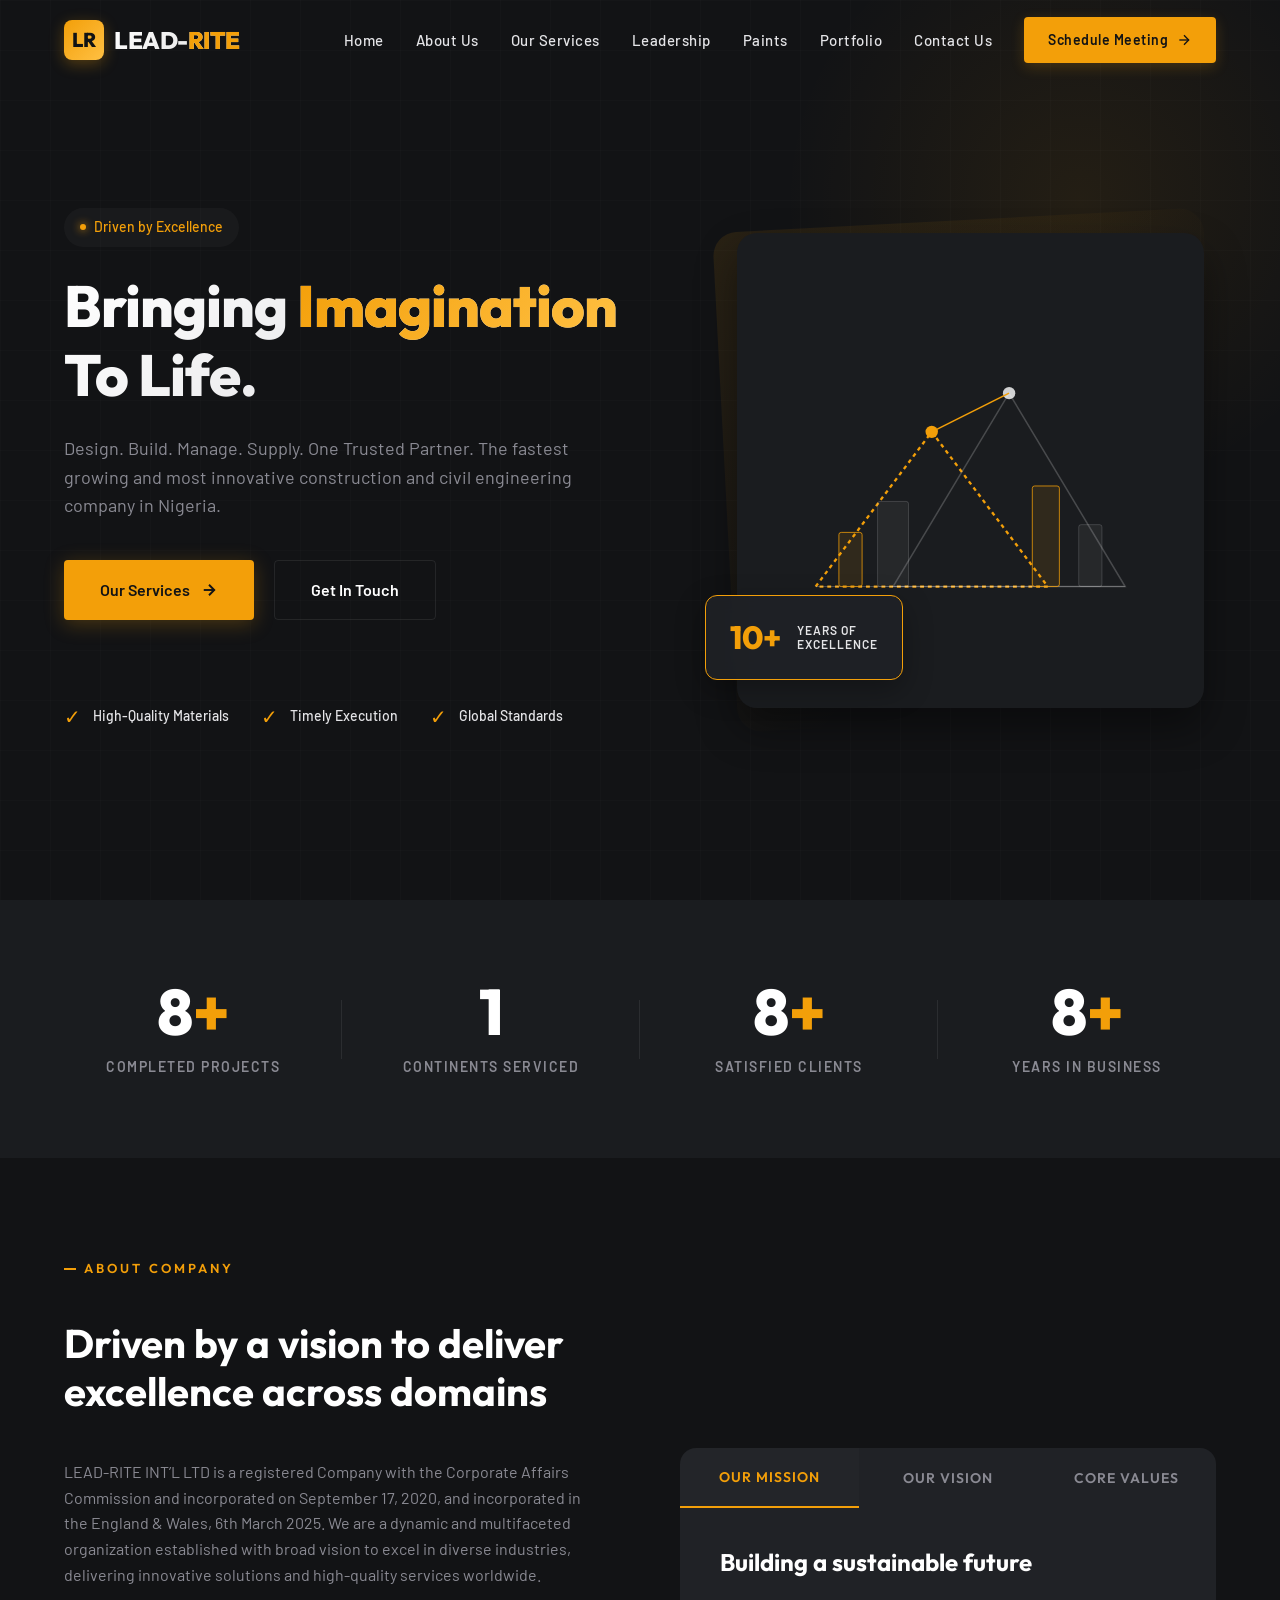
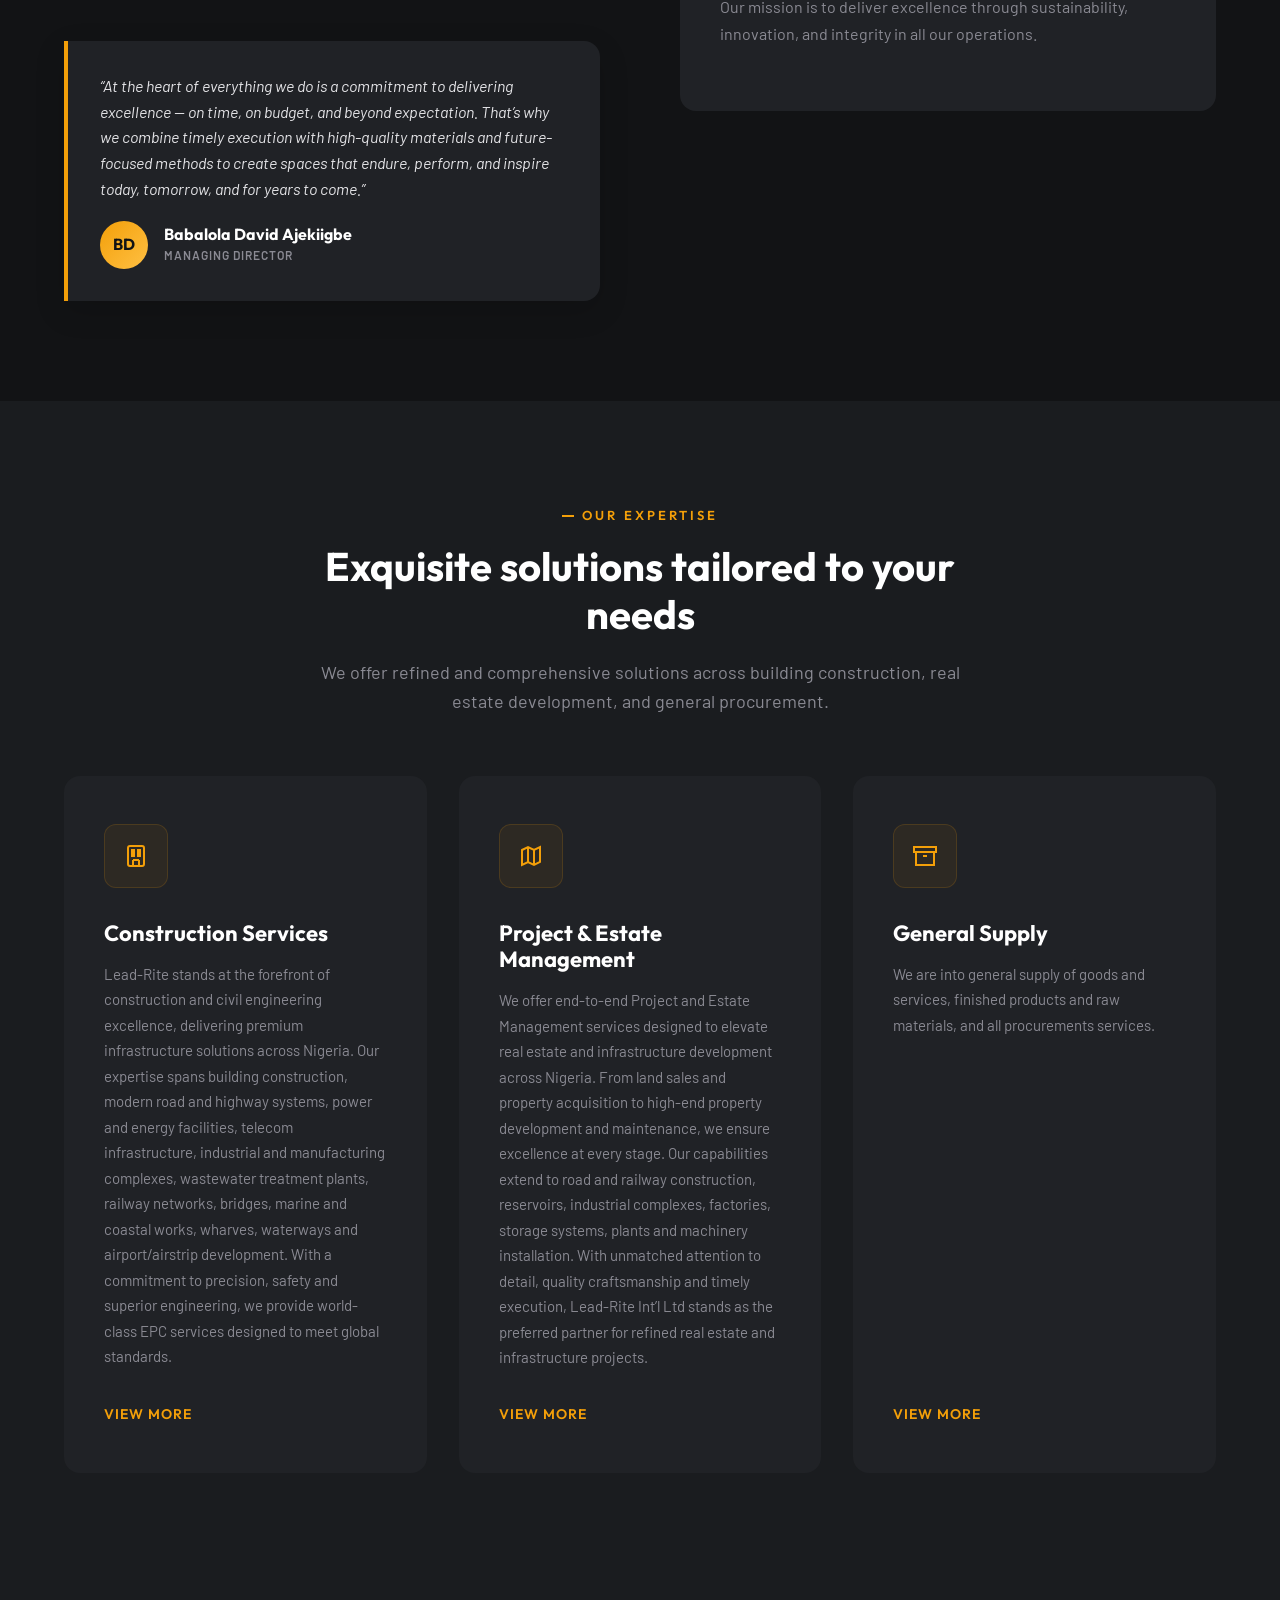
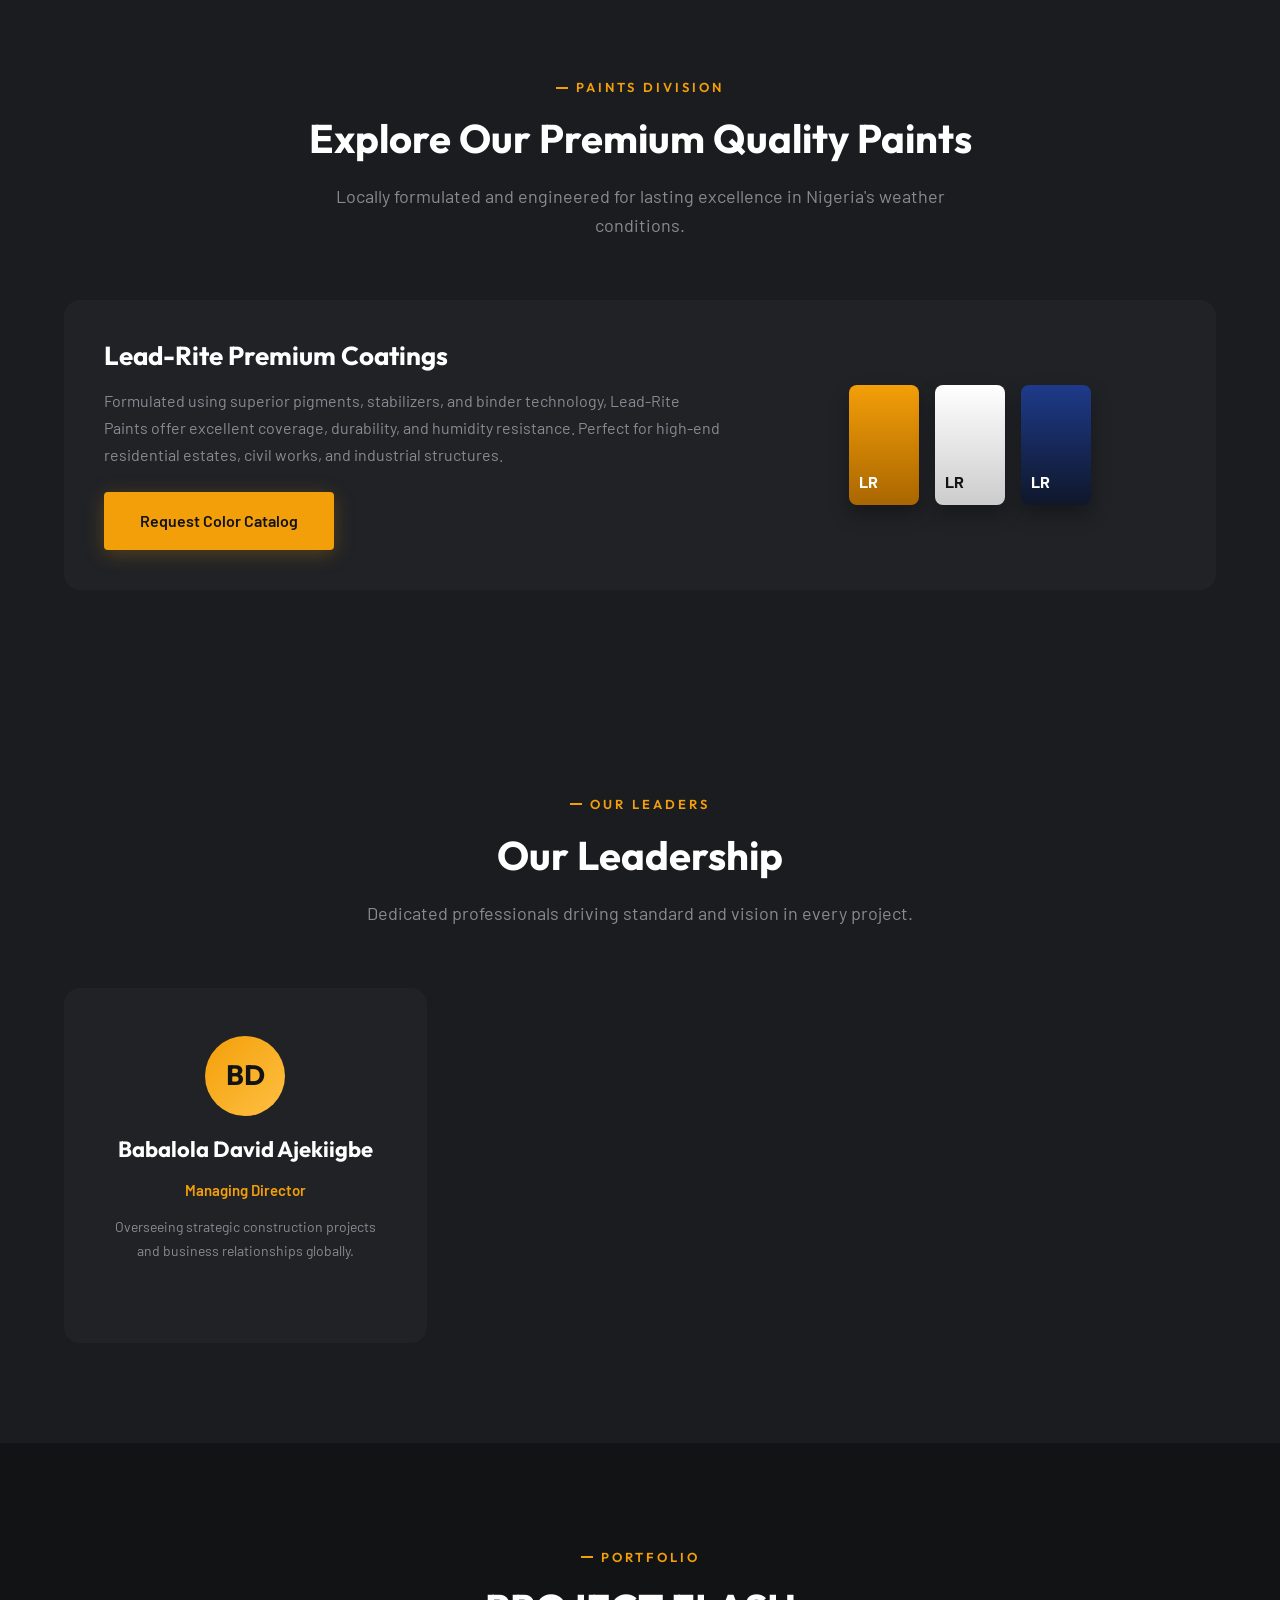
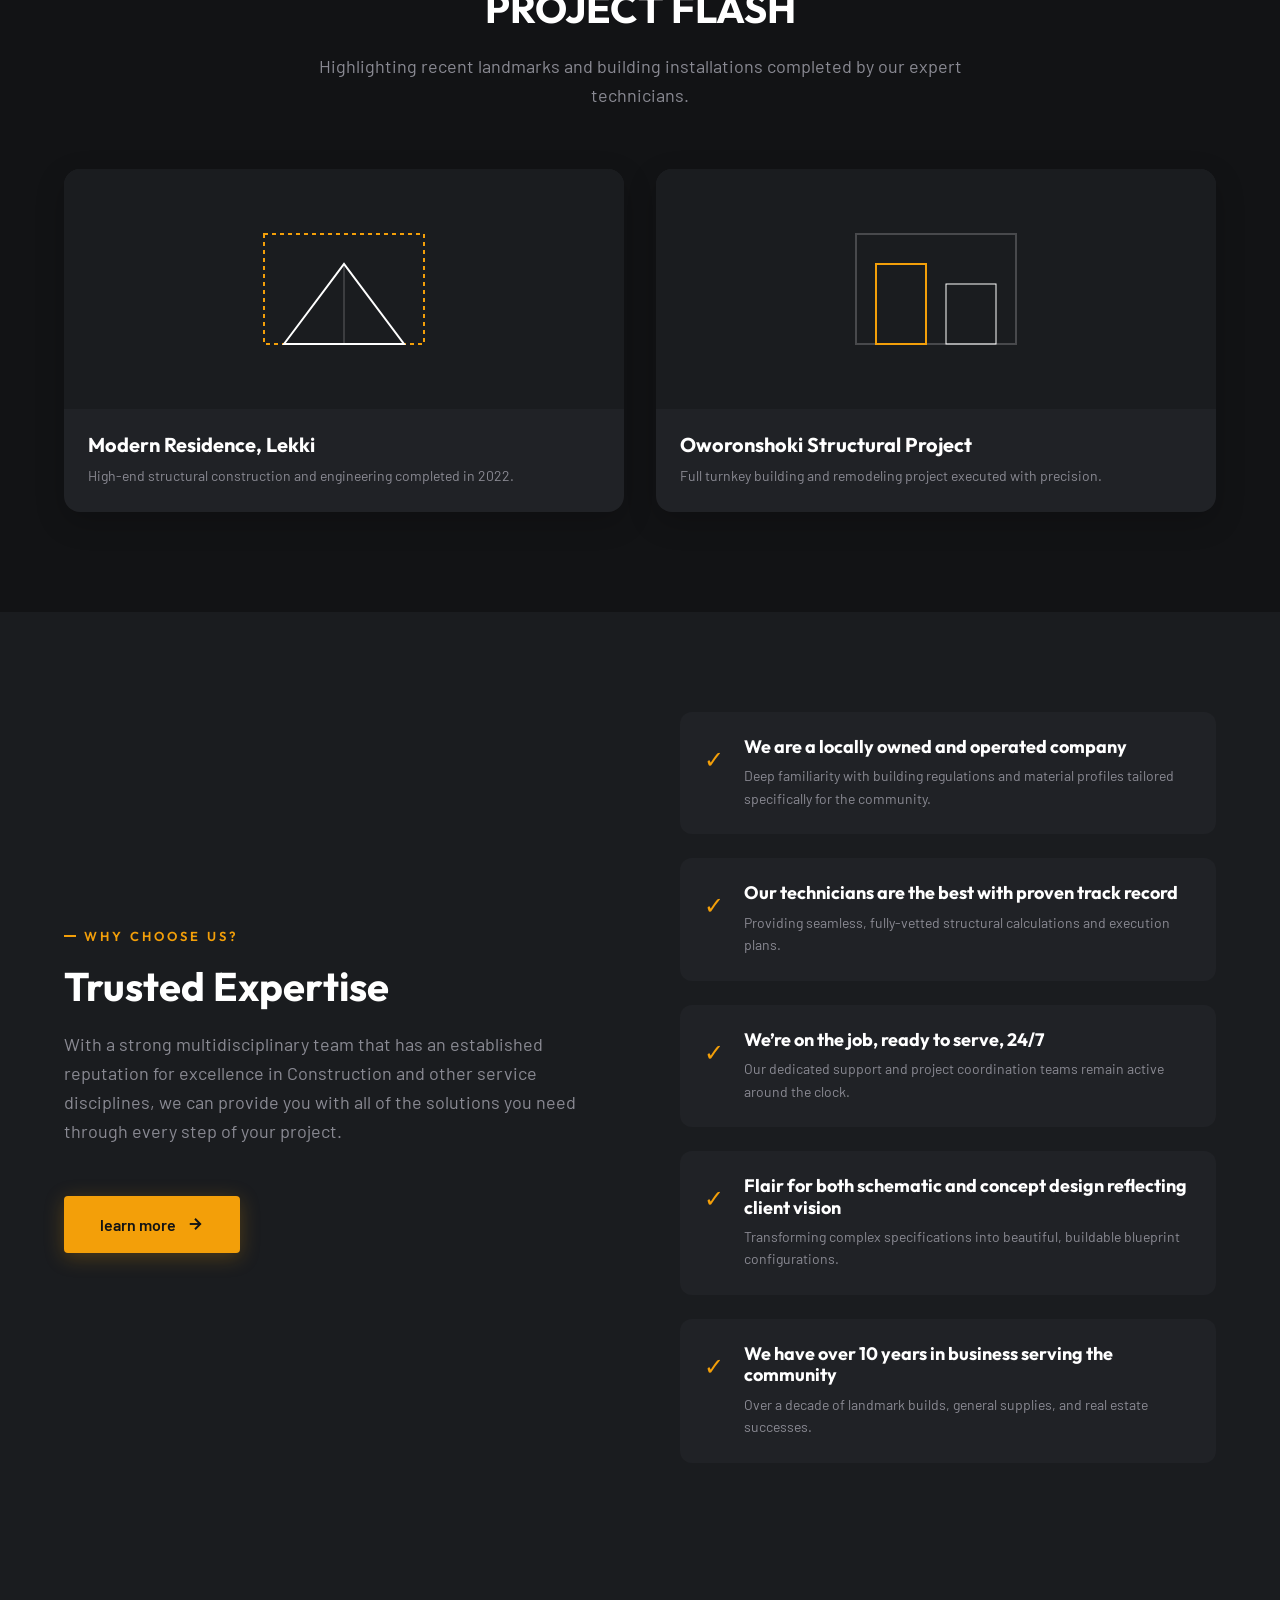
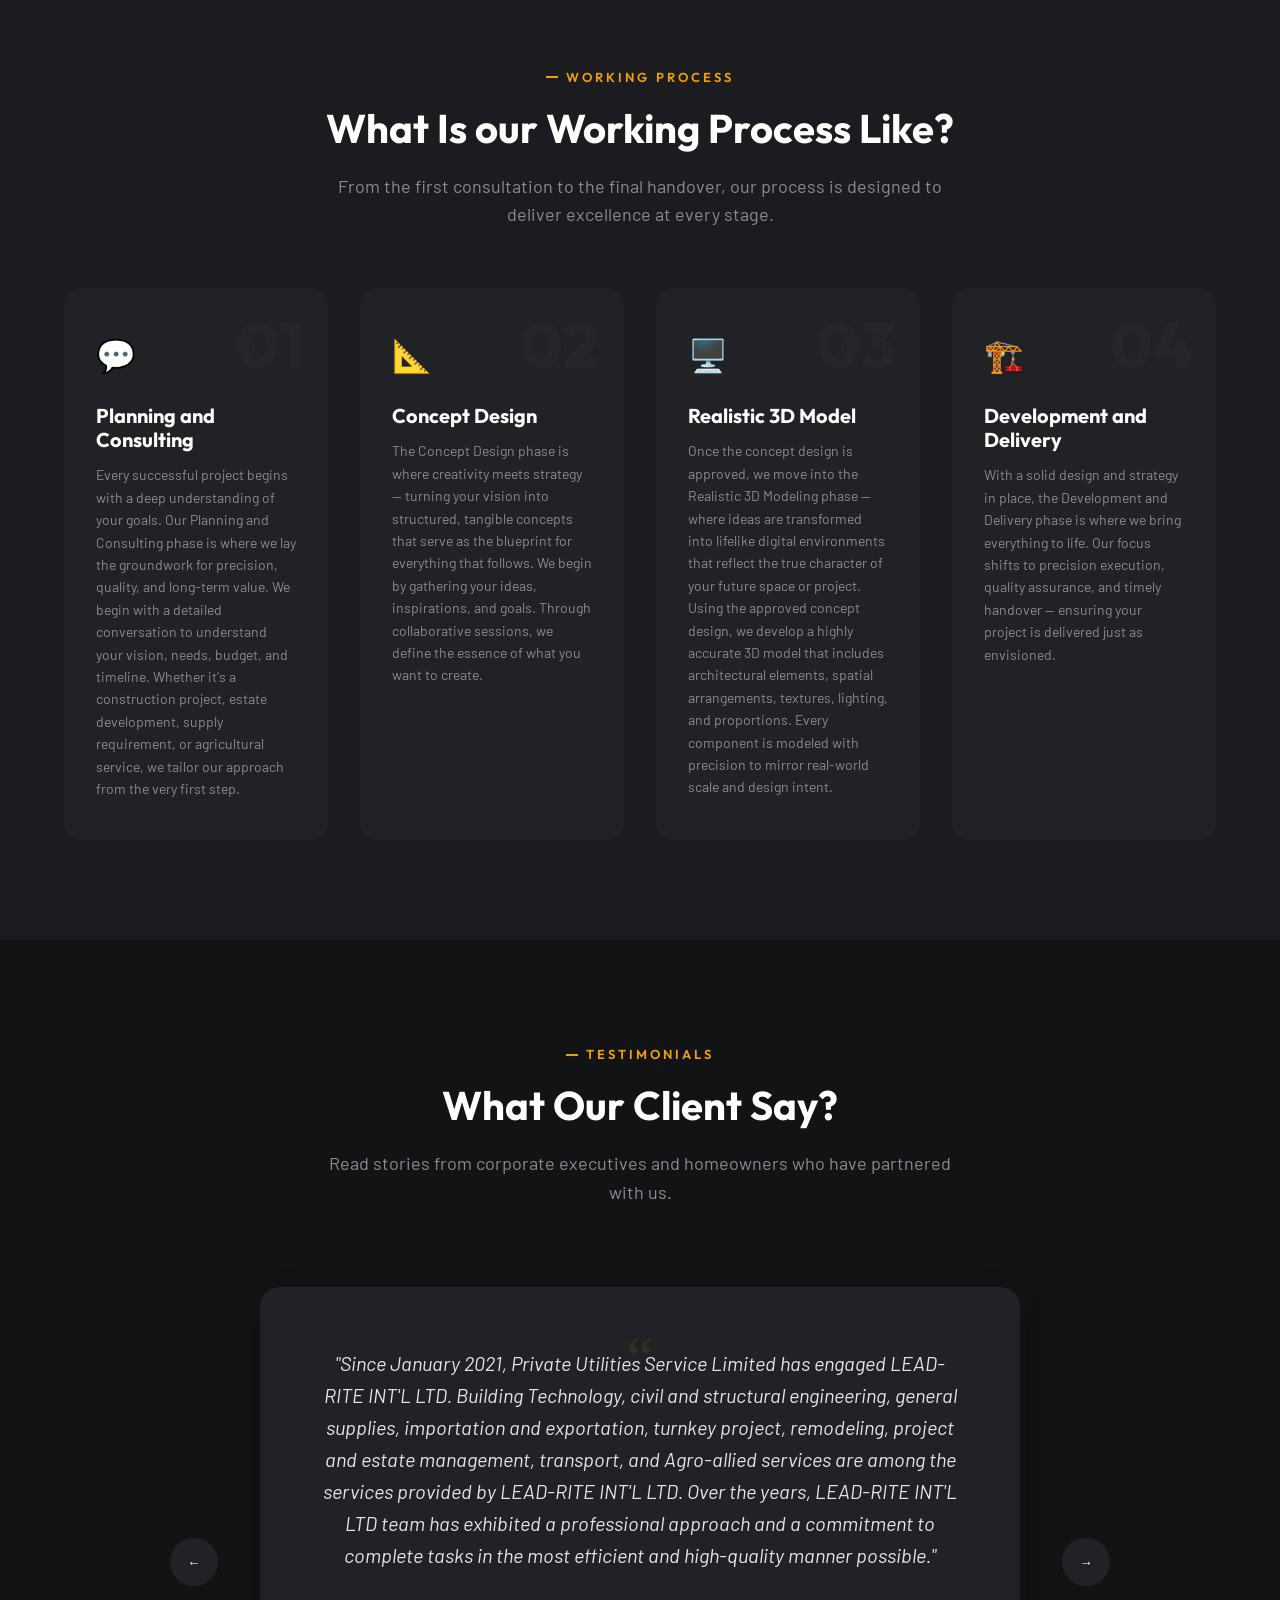
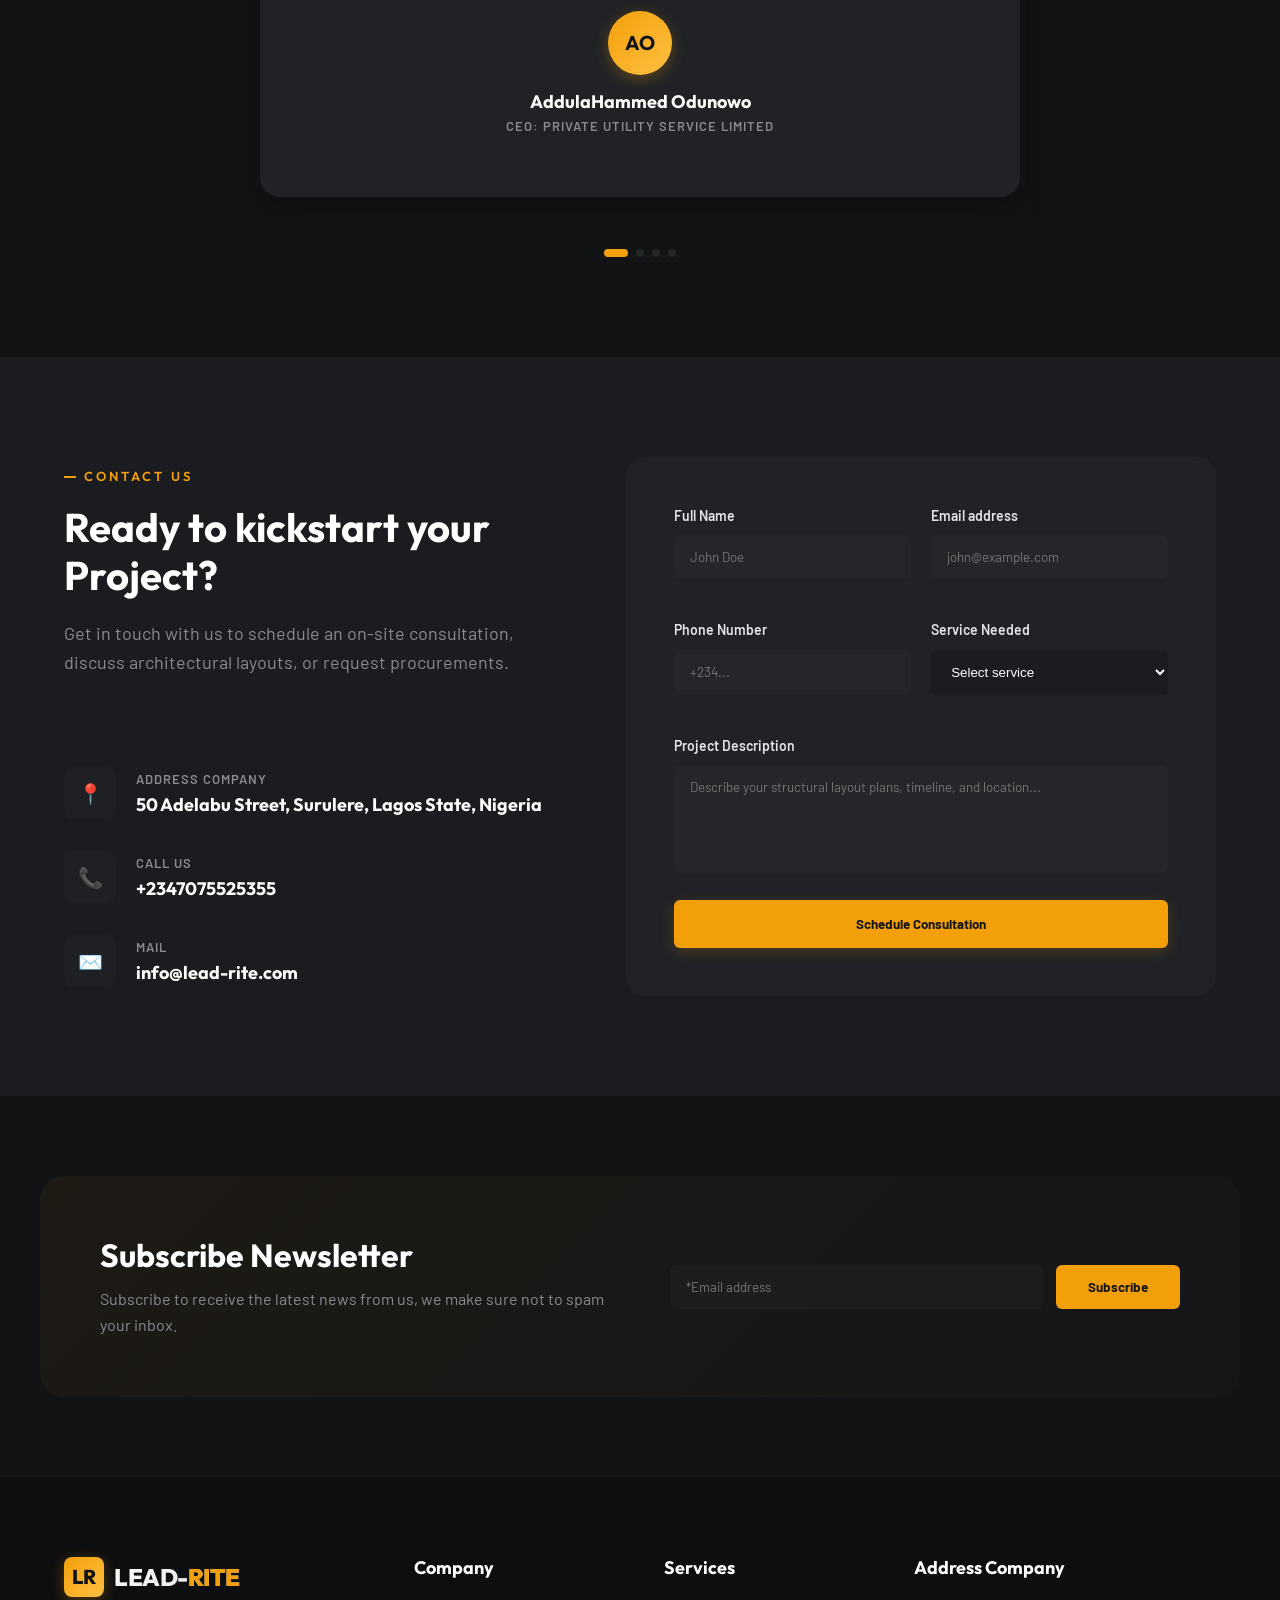
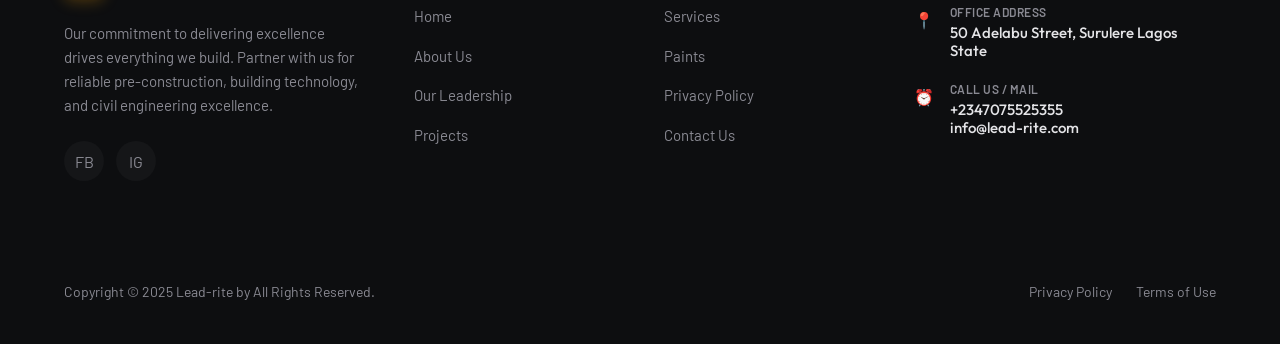
==== lead-rite/index.html @ 9192f352 "feat: implement base styles and directory structures for multiple roofing business projects" ====
<!DOCTYPE html>
<html lang="en">
<head>
    <meta charset="UTF-8">
    <meta name="viewport" content="width=device-width, initial-scale=1.0">
    <title>Lead-Rite Constructions – Premier Engineering & Construction Solutions</title>
    <meta name="description" content="OUR EXPERTISE: Concept Design & Development, Building Construction & Procurement, Civil Engineering, Estate Development, Facility Management.">
    
    <!-- Open Graph / Meta -->
    <meta property="og:type" content="website">
    <meta property="og:title" content="Lead-Rite Constructions – Premier Engineering & Construction Solutions">
    <meta property="og:description" content="OUR EXPERTISE: Concept Design & Development, Building Construction & Procurement, Civil Engineering, Estate Development, Facility Management.">
    <meta property="og:url" content="https://lead-rite.com/">
    
    <!-- CSS stylesheet -->
    <link rel="stylesheet" href="style.css">
</head>
<body>
    <!-- Background Grids & Orbs -->
    <div class="bg-glow"></div>
    <div class="bg-grid"></div>

    <!-- Header Navigation -->
    <header id="header">
        <div class="container nav-container">
            <a href="#" class="logo">
                <div class="logo-icon">LR</div>
                <div class="logo-text">LEAD-<span>RITE</span></div>
            </a>
            
            <nav class="nav-menu" id="nav-menu">
                <a href="#hero" class="nav-link">Home</a>
                <a href="#about" class="nav-link">About Us</a>
                <a href="#services" class="nav-link">Our Services</a>
                <a href="#leadership" class="nav-link">Leadership</a>
                <a href="#paints" class="nav-link">Paints</a>
                <a href="#portfolio" class="nav-link">Portfolio</a>
                <a href="#contact" class="nav-link">Contact Us</a>
                <a href="#contact" class="nav-btn">
                    Schedule Meeting
                    <svg width="16" height="16" viewBox="0 0 24 24" fill="none" stroke="currentColor" stroke-width="2"><line x1="5" y1="12" x2="19" y2="12"></line><polyline points="12 5 19 12 12 19"></polyline></svg>
                </a>
            </nav>

            <button class="burger" id="burger" aria-label="Toggle menu">
                <span></span>
                <span></span>
                <span></span>
            </button>
        </div>
    </header>

    <!-- Hero Section -->
    <section class="hero" id="hero">
        <div class="container hero-grid">
            <div class="hero-content">
                <div class="hero-subtitle">
                    <span></span> Driven by Excellence
                </div>
                <h1 class="hero-title">
                    Bringing <span>Imagination</span> To Life.
                </h1>
                <p class="hero-description">
                    Design. Build. Manage. Supply. One Trusted Partner. The fastest growing and most innovative construction and civil engineering company in Nigeria.
                </p>
                <div class="hero-ctas">
                    <a href="#services" class="btn-primary">
                        Our Services
                        <svg width="18" height="18" viewBox="0 0 24 24" fill="none" stroke="currentColor" stroke-width="2.5"><line x1="5" y1="12" x2="19" y2="12"></line><polyline points="12 5 19 12 12 19"></polyline></svg>
                    </a>
                    <a href="#contact" class="btn-secondary">Get In Touch</a>
                </div>
                <div class="hero-features">
                    <div class="hero-feature">
                        <span class="hero-feature-icon">✓</span>
                        <span class="hero-feature-text">High-Quality Materials</span>
                    </div>
                    <div class="hero-feature">
                        <span class="hero-feature-icon">✓</span>
                        <span class="hero-feature-text">Timely Execution</span>
                    </div>
                    <div class="hero-feature">
                        <span class="hero-feature-icon">✓</span>
                        <span class="hero-feature-text">Global Standards</span>
                    </div>
                </div>
            </div>
            
            <div class="hero-visual">
                <div class="visual-backdrop"></div>
                <div class="visual-image-container">
                    <!-- Abstract structure SVG design -->
                    <svg class="visual-svg-art" viewBox="0 0 500 400" fill="none" xmlns="http://www.w3.org/2000/svg">
                        <path d="M50 350 L200 150 L350 350 Z" stroke="#F39F09" stroke-width="3" stroke-dasharray="5 5"/>
                        <path d="M150 350 L300 100 L450 350 Z" stroke="#ffffff" stroke-width="2" stroke-opacity="0.2"/>
                        <circle cx="200" cy="150" r="8" fill="#F39F09" />
                        <circle cx="300" cy="100" r="8" fill="#ffffff" fill-opacity="0.8" />
                        <line x1="200" y1="150" x2="300" y2="100" stroke="#F39F09" stroke-width="2"/>
                        <line x1="50" y1="350" x2="450" y2="350" stroke="#ffffff" stroke-width="1" stroke-opacity="0.3"/>
                        <rect x="80" y="280" width="30" height="70" rx="3" fill="#F39F09" fill-opacity="0.1" stroke="#F39F09" stroke-width="1"/>
                        <rect x="130" y="240" width="40" height="110" rx="3" fill="#ffffff" fill-opacity="0.05" stroke="#ffffff" stroke-width="1" stroke-opacity="0.2"/>
                        <rect x="330" y="220" width="35" height="130" rx="3" fill="#F39F09" fill-opacity="0.1" stroke="#F39F09" stroke-width="1"/>
                        <rect x="390" y="270" width="30" height="80" rx="3" fill="#ffffff" fill-opacity="0.05" stroke="#ffffff" stroke-width="1" stroke-opacity="0.2"/>
                    </svg>
                </div>
                <div class="floating-badge">
                    <div class="floating-badge-number">10+</div>
                    <div class="floating-badge-text">Years Of<br>Excellence</div>
                </div>
            </div>
        </div>
    </section>

    <!-- Stats Dashboard Section -->
    <section class="stats">
        <div class="container stats-grid">
            <div class="stat-card">
                <div class="stat-number" data-target="10">0<span>+</span></div>
                <div class="stat-label">Completed Projects</div>
            </div>
            <div class="stat-card">
                <div class="stat-number" data-target="2">0</div>
                <div class="stat-label">Continents Serviced</div>
            </div>
            <div class="stat-card">
                <div class="stat-number" data-target="10">0<span>+</span></div>
                <div class="stat-label">Satisfied Clients</div>
            </div>
            <div class="stat-card">
                <div class="stat-number" data-target="10">0<span>+</span></div>
                <div class="stat-label">Years in Business</div>
            </div>
        </div>
    </section>

    <!-- About Us & Tabs Section -->
    <section class="about" id="about">
        <div class="container about-grid">
            <div class="about-visual reveal">
                <span class="section-tag">About Company</span>
                <h2 class="section-title">
                    Driven by a vision to deliver excellence across domains
                </h2>
                <p style="color: var(--text-muted); margin-bottom: 30px;">
                    LEAD-RITE INT’L LTD is a registered Company with the Corporate Affairs Commission and incorporated on September 17, 2020, and incorporated in the England & Wales, 6th March 2025. We are a dynamic and multifaceted organization established with broad vision to excel in diverse industries, delivering innovative solutions and high-quality services worldwide.
                </p>
                
                <div class="about-quote">
                    <p class="quote-text">
                        “At the heart of everything we do is a commitment to delivering excellence — on time, on budget, and beyond expectation. That’s why we combine timely execution with high-quality materials and future-focused methods to create spaces that endure, perform, and inspire today, tomorrow, and for years to come.”
                    </p>
                    <div class="about-quote-author">
                        <div class="quote-author">
                            <div class="author-avatar">BD</div>
                            <div class="author-info">
                                <h4>Babalola David Ajekiigbe</h4>
                                <p>Managing Director</p>
                            </div>
                        </div>
                    </div>
                </div>
            </div>
            
            <div class="about-content reveal">
                <div class="tabs-container">
                    <div class="tabs-nav">
                        <button class="tab-btn active" data-tab="mission">Our Mission</button>
                        <button class="tab-btn" data-tab="vision">Our Vision</button>
                        <button class="tab-btn" data-tab="values">Core Values</button>
                    </div>
                    <div class="tabs-content">
                        <!-- Mission Tab -->
                        <div class="tab-pane active" id="mission">
                            <h3>Building a sustainable future</h3>
                            <p>Our mission is to deliver excellence through sustainability, innovation, and integrity in all our operations.</p>
                        </div>
                        <!-- Vision Tab -->
                        <div class="tab-pane" id="vision">
                            <h3>Guided by our responsibility to society</h3>
                            <p>Vision is to become a household name recognized for delivering meaningful impact through excellence in our work.</p>
                        </div>
                        <!-- Values Tab -->
                        <div class="tab-pane" id="values">
                            <h3>The pillars of our culture</h3>
                            <p>We hold ourselves to absolute standards of quality and transparency. These core principles drive our day-to-day decisions:</p>
                            <div class="values-list">
                                <div class="value-item">
                                    <div class="value-icon">✓</div>
                                    <div class="value-text">Durability</div>
                                </div>
                                <div class="value-item">
                                    <div class="value-icon">✓</div>
                                    <div class="value-text">Integrity</div>
                                </div>
                                <div class="value-item">
                                    <div class="value-icon">✓</div>
                                    <div class="value-text">Maintainability</div>
                                </div>
                                <div class="value-item">
                                    <div class="value-icon">✓</div>
                                    <div class="value-text">Sustainability</div>
                                </div>
                                <div class="value-item">
                                    <div class="value-icon">✓</div>
                                    <div class="value-text">Quality</div>
                                </div>
                            </div>
                        </div>
                    </div>
                </div>
            </div>
        </div>
    </section>

    <!-- Services Grid Section -->
    <section class="services" id="services">
        <div class="container">
            <div style="text-align: center; margin-bottom: 60px;">
                <span class="section-tag" style="padding-left: 20px; display: inline-block;">Our Expertise</span>
                <h2 class="section-title" style="margin: 0 auto 20px auto;">Exquisite solutions tailored to your needs</h2>
                <p class="section-desc" style="margin: 0 auto;">We offer refined and comprehensive solutions across building construction, real estate development, and general procurement.</p>
            </div>
            
            <div class="services-grid">
                <!-- Construction Services -->
                <div class="service-card reveal">
                    <div class="service-icon-box">
                        <svg width="24" height="24" viewBox="0 0 24 24" fill="none" stroke="currentColor" stroke-width="2"><rect x="4" y="2" width="16" height="20" rx="2" ry="2"></rect><line x1="9" y1="22" x2="9" y2="16"></line><line x1="15" y1="22" x2="15" y2="16"></line><line x1="9" y1="16" x2="15" y2="16"></line><path d="M8 6h2v2H8V6zm6 0h2v2h-2V6zm-6 4h2v2H8v-2zm6 0h2v2h-2v-2z"></path></svg>
                    </div>
                    <h3>Construction Services</h3>
                    <p>Lead-Rite stands at the forefront of construction and civil engineering excellence, delivering premium infrastructure solutions across Nigeria. Our expertise spans building construction, modern road and highway systems, power and energy facilities, telecom infrastructure, industrial and manufacturing complexes, wastewater treatment plants, railway networks, bridges, marine and coastal works, wharves, waterways and airport/airstrip development. With a commitment to precision, safety and superior engineering, we provide world-class EPC services designed to meet global standards.</p>
                    <a href="#contact" class="service-link">View More</a>
                </div>
                
                <!-- Project & Estate Management -->
                <div class="service-card reveal" style="transition-delay: 0.1s;">
                    <div class="service-icon-box">
                        <svg width="24" height="24" viewBox="0 0 24 24" fill="none" stroke="currentColor" stroke-width="2"><polygon points="3 6 9 3 15 6 21 3 21 18 15 21 9 18 3 21"></polygon><line x1="9" y1="3" x2="9" y2="18"></line><line x1="15" y1="6" x2="15" y2="21"></line></svg>
                    </div>
                    <h3>Project & Estate Management</h3>
                    <p>We offer end-to-end Project and Estate Management services designed to elevate real estate and infrastructure development across Nigeria. From land sales and property acquisition to high-end property development and maintenance, we ensure excellence at every stage. Our capabilities extend to road and railway construction, reservoirs, industrial complexes, factories, storage systems, plants and machinery installation. With unmatched attention to detail, quality craftsmanship and timely execution, Lead-Rite Int’l Ltd stands as the preferred partner for refined real estate and infrastructure projects.</p>
                    <a href="#contact" class="service-link">View More</a>
                </div>
                
                <!-- General Supply -->
                <div class="service-card reveal" style="transition-delay: 0.2s;">
                    <div class="service-icon-box">
                        <svg width="24" height="24" viewBox="0 0 24 24" fill="none" stroke="currentColor" stroke-width="2"><polyline points="21 8 21 21 3 21 3 8"></polyline><rect x="1" y="3" width="22" height="5"></rect><line x1="10" y1="12" x2="14" y2="12"></line></svg>
                    </div>
                    <h3>General Supply</h3>
                    <p>We are into general supply of goods and services, finished products and raw materials, and all procurements services.</p>
                    <a href="#contact" class="service-link">View More</a>
                </div>
            </div>
        </div>
    </section>

    <!-- Premium Paints Showcase Section -->
    <section class="services" id="paints" style="border-top: var(--border-color);">
        <div class="container">
            <div style="text-align: center; margin-bottom: 60px;">
                <span class="section-tag">Paints Division</span>
                <h2 class="section-title" style="margin: 0 auto 20px auto;">Explore Our Premium Quality Paints</h2>
                <p class="section-desc" style="margin: 0 auto;">Locally formulated and engineered for lasting excellence in Nigeria's weather conditions.</p>
            </div>
            
            <div style="background-color: var(--bg-dark-card); border: var(--border-color); border-radius: 16px; padding: 40px; display: grid; grid-template-columns: 1.2fr 0.8fr; gap: 40px; align-items: center;">
                <div>
                    <h3 style="font-size: 26px; margin-bottom: 16px;">Lead-Rite Premium Coatings</h3>
                    <p style="color: var(--text-muted); margin-bottom: 24px; font-size: 16px; line-height: 1.7;">
                        Formulated using superior pigments, stabilizers, and binder technology, Lead-Rite Paints offer excellent coverage, durability, and humidity resistance. Perfect for high-end residential estates, civil works, and industrial structures.
                    </p>
                    <a href="#contact" class="btn-primary">Request Color Catalog</a>
                </div>
                <div style="display: flex; gap: 16px; justify-content: center;">
                    <!-- Visual representation of premium paint buckets/color swatches -->
                    <div style="width: 70px; height: 120px; background: linear-gradient(to bottom, #F39F09, #AA6600); border-radius: 8px; box-shadow: 0 10px 20px rgba(0,0,0,0.3); display: flex; align-items: flex-end; padding: 10px; font-weight: bold; color: #fff;">LR</div>
                    <div style="width: 70px; height: 120px; background: linear-gradient(to bottom, #FFFFFF, #CCCCCC); border-radius: 8px; box-shadow: 0 10px 20px rgba(0,0,0,0.3); display: flex; align-items: flex-end; padding: 10px; font-weight: bold; color: #121315;">LR</div>
                    <div style="width: 70px; height: 120px; background: linear-gradient(to bottom, #1E3A8A, #0F172A); border-radius: 8px; box-shadow: 0 10px 20px rgba(0,0,0,0.3); display: flex; align-items: flex-end; padding: 10px; font-weight: bold; color: #fff;">LR</div>
                </div>
            </div>
        </div>
    </section>

    <!-- Leadership Section -->
    <section id="leadership" style="background-color: var(--bg-dark-secondary);">
        <div class="container">
            <div style="text-align: center; margin-bottom: 60px;">
                <span class="section-tag">Our Leaders</span>
                <h2 class="section-title" style="margin: 0 auto 20px auto;">Our Leadership</h2>
                <p class="section-desc" style="margin: 0 auto;">Dedicated professionals driving standard and vision in every project.</p>
            </div>
            
            <div style="display: grid; grid-template-columns: repeat(3, 1fr); gap: 32px; justify-content: center;">
                <div class="service-card reveal" style="text-align: center; align-items: center;">
                    <div class="author-avatar" style="width: 80px; height: 80px; font-size: 28px; margin-bottom: 20px;">BD</div>
                    <h3>Babalola David Ajekiigbe</h3>
                    <p style="color: var(--primary); font-weight: 600; margin-bottom: 12px;">Managing Director</p>
                    <p style="font-size: 14px; color: var(--text-muted);">Overseeing strategic construction projects and business relationships globally.</p>
                </div>
            </div>
        </div>
    </section>

    <!-- Portfolio Section -->
    <section id="portfolio">
        <div class="container">
            <div style="text-align: center; margin-bottom: 60px;">
                <span class="section-tag">Portfolio</span>
                <h2 class="section-title" style="margin: 0 auto 20px auto;">PROJECT FLASH</h2>
                <p class="section-desc" style="margin: 0 auto;">Highlighting recent landmarks and building installations completed by our expert technicians.</p>
            </div>
            
            <div style="display: grid; grid-template-columns: repeat(2, 1fr); gap: 32px;">
                <div style="background-color: var(--bg-dark-card); border: var(--border-color); border-radius: 16px; overflow: hidden; box-shadow: 0 10px 30px rgba(0,0,0,0.2);" class="reveal">
                    <!-- Custom SVG representing building blueprint -->
                    <div style="height: 240px; background-color: var(--bg-dark-secondary); display: flex; align-items: center; justify-content: center;">
                        <svg width="200" height="150" viewBox="0 0 200 150" fill="none">
                            <rect x="20" y="20" width="160" height="110" stroke="#F39F09" stroke-width="2" stroke-dasharray="4 4"/>
                            <path d="M40 130 L100 50 L160 130 Z" stroke="#ffffff" stroke-width="2"/>
                            <line x1="100" y1="50" x2="100" y2="130" stroke="#ffffff" stroke-opacity="0.3"/>
                        </svg>
                    </div>
                    <div style="padding: 24px;">
                        <h4 style="font-size: 20px; margin-bottom: 8px;">Modern Residence, Lekki</h4>
                        <p style="color: var(--text-muted); font-size: 14px;">High-end structural construction and engineering completed in 2022.</p>
                    </div>
                </div>
                
                <div style="background-color: var(--bg-dark-card); border: var(--border-color); border-radius: 16px; overflow: hidden; box-shadow: 0 10px 30px rgba(0,0,0,0.2);" class="reveal" style="transition-delay: 0.1s;">
                    <div style="height: 240px; background-color: var(--bg-dark-secondary); display: flex; align-items: center; justify-content: center;">
                        <svg width="200" height="150" viewBox="0 0 200 150" fill="none">
                            <rect x="20" y="20" width="160" height="110" stroke="#ffffff" stroke-opacity="0.2" stroke-width="2"/>
                            <rect x="40" y="50" width="50" height="80" stroke="#F39F09" stroke-width="2"/>
                            <rect x="110" y="70" width="50" height="60" stroke="#ffffff" stroke-width="1"/>
                        </svg>
                    </div>
                    <div style="padding: 24px;">
                        <h4 style="font-size: 20px; margin-bottom: 8px;">Oworonshoki Structural Project</h4>
                        <p style="color: var(--text-muted); font-size: 14px;">Full turnkey building and remodeling project executed with precision.</p>
                    </div>
                </div>
            </div>
        </div>
    </section>

    <!-- Why Choose Us -->
    <section class="why-us" style="background-color: var(--bg-dark-secondary);">
        <div class="container why-us-grid">
            <div class="reveal">
                <span class="section-tag">why choose us?</span>
                <h2 class="section-title">Trusted Expertise</h2>
                <p class="section-desc">With a strong multidisciplinary team that has an established reputation for excellence in Construction and other service disciplines, we can provide you with all of the solutions you need through every step of your project.</p>
                <a href="#contact" class="btn-primary">
                    learn more
                    <svg width="18" height="18" viewBox="0 0 24 24" fill="none" stroke="currentColor" stroke-width="2.5"><line x1="5" y1="12" x2="19" y2="12"></line><polyline points="12 5 19 12 12 19"></polyline></svg>
                </a>
            </div>
            
            <div class="why-us-features reveal">
                <div class="why-item">
                    <div class="why-icon">✓</div>
                    <div class="why-details">
                        <h4>We are a locally owned and operated company</h4>
                        <p>Deep familiarity with building regulations and material profiles tailored specifically for the community.</p>
                    </div>
                </div>
                <div class="why-item">
                    <div class="why-icon">✓</div>
                    <div class="why-details">
                        <h4>Our technicians are the best with proven track record</h4>
                        <p>Providing seamless, fully-vetted structural calculations and execution plans.</p>
                    </div>
                </div>
                <div class="why-item">
                    <div class="why-icon">✓</div>
                    <div class="why-details">
                        <h4>We’re on the job, ready to serve, 24/7</h4>
                        <p>Our dedicated support and project coordination teams remain active around the clock.</p>
                    </div>
                </div>
                <div class="why-item">
                    <div class="why-icon">✓</div>
                    <div class="why-details">
                        <h4>Flair for both schematic and concept design reflecting client vision</h4>
                        <p>Transforming complex specifications into beautiful, buildable blueprint configurations.</p>
                    </div>
                </div>
                <div class="why-item">
                    <div class="why-icon">✓</div>
                    <div class="why-details">
                        <h4>We have over 10 years in business serving the community</h4>
                        <p>Over a decade of landmark builds, general supplies, and real estate successes.</p>
                    </div>
                </div>
            </div>
        </div>
    </section>

    <!-- Working Process Section -->
    <section class="process" id="process">
        <div class="container">
            <div style="text-align: center; margin-bottom: 60px;">
                <span class="section-tag">Working Process</span>
                <h2 class="section-title" style="margin: 0 auto 20px auto;">What Is our Working Process Like?</h2>
                <p class="section-desc" style="margin: 0 auto;">From the first consultation to the final handover, our process is designed to deliver excellence at every stage.</p>
            </div>
            
            <div class="process-grid">
                <div class="process-card reveal">
                    <div class="process-number">01</div>
                    <div class="process-icon">💬</div>
                    <h3>Planning and Consulting</h3>
                    <p>Every successful project begins with a deep understanding of your goals. Our Planning and Consulting phase is where we lay the groundwork for precision, quality, and long-term value. We begin with a detailed conversation to understand your vision, needs, budget, and timeline. Whether it's a construction project, estate development, supply requirement, or agricultural service, we tailor our approach from the very first step.</p>
                </div>
                <div class="process-card reveal" style="transition-delay: 0.1s;">
                    <div class="process-number">02</div>
                    <div class="process-icon">📐</div>
                    <h3>Concept Design</h3>
                    <p>The Concept Design phase is where creativity meets strategy — turning your vision into structured, tangible concepts that serve as the blueprint for everything that follows. We begin by gathering your ideas, inspirations, and goals. Through collaborative sessions, we define the essence of what you want to create.</p>
                </div>
                <div class="process-card reveal" style="transition-delay: 0.2s;">
                    <div class="process-number">03</div>
                    <div class="process-icon">🖥️</div>
                    <h3>Realistic 3D Model</h3>
                    <p>Once the concept design is approved, we move into the Realistic 3D Modeling phase — where ideas are transformed into lifelike digital environments that reflect the true character of your future space or project. Using the approved concept design, we develop a highly accurate 3D model that includes architectural elements, spatial arrangements, textures, lighting, and proportions. Every component is modeled with precision to mirror real-world scale and design intent.</p>
                </div>
                <div class="process-card reveal" style="transition-delay: 0.3s;">
                    <div class="process-number">04</div>
                    <div class="process-icon">🏗️</div>
                    <h3>Development and Delivery</h3>
                    <p>With a solid design and strategy in place, the Development and Delivery phase is where we bring everything to life. Our focus shifts to precision execution, quality assurance, and timely handover — ensuring your project is delivered just as envisioned.</p>
                </div>
            </div>
        </div>
    </section>

    <!-- Testimonials Slider Section -->
    <section class="testimonials" id="testimonials">
        <div class="container">
            <div style="text-align: center; margin-bottom: 60px;">
                <span class="section-tag">Testimonials</span>
                <h2 class="section-title" style="margin: 0 auto 20px auto;">What Our Client Say?</h2>
                <p class="section-desc" style="margin: 0 auto;">Read stories from corporate executives and homeowners who have partnered with us.</p>
            </div>
            
            <div class="carousel-container reveal">
                <button class="carousel-nav-btn carousel-btn-prev" aria-label="Previous testimonial">←</button>
                <button class="carousel-nav-btn carousel-btn-next" aria-label="Next testimonial">→</button>
                
                <div class="carousel-track-wrapper">
                    <div class="carousel-track" id="carousel-track">
                        <!-- Testimonial 1 -->
                        <div class="carousel-slide">
                            <div class="testimonial-card">
                                <span class="quote-icon-large">“</span>
                                <p class="testimonial-text">
                                    "Since January 2021, Private Utilities Service Limited has engaged LEAD-RITE INT'L LTD. Building Technology, civil and structural engineering, general supplies, importation and exportation, turnkey project, remodeling, project and estate management, transport, and Agro-allied services are among the services provided by LEAD-RITE INT'L LTD. Over the years, LEAD-RITE INT'L LTD team has exhibited a professional approach and a commitment to complete tasks in the most efficient and high-quality manner possible."
                                </p>
                                <div class="testimonial-profile">
                                    <div class="profile-avatar">AO</div>
                                    <h4 class="profile-name">AddulaHammed Odunowo</h4>
                                    <p class="profile-role">CEO: Private Utility Service Limited</p>
                                </div>
                            </div>
                        </div>

                        <!-- Testimonial 2 -->
                        <div class="carousel-slide">
                            <div class="testimonial-card">
                                <span class="quote-icon-large">“</span>
                                <p class="testimonial-text">
                                    "I have engaged the service of Lead-rite Int'l Ltd in the construction of two (2) houses in Lekki and Oworonshoki areas of Lagos state, and I was really impressed with the quality of work done and level of professionalism displayed. I have also introduced the company to some associates who has engaged them in civil and structural engineering works, in all cases I received positive feedbacks on the works done by Lead-rite. I have no doubt that the company will be an invaluable assets to your reputable organization."
                                </p>
                                <div class="testimonial-profile">
                                    <div class="profile-avatar">BO</div>
                                    <h4 class="profile-name">Bankole O.O</h4>
                                    <p class="profile-role">Home Owner</p>
                                </div>
                            </div>
                        </div>
                        
                        <!-- Testimonial 3 -->
                        <div class="carousel-slide">
                            <div class="testimonial-card">
                                <span class="quote-icon-large">“</span>
                                <p class="testimonial-text">
                                    "I have known and associated with the owners of Lead-Rite Int'l Limited for over 10years. This has been 10+ years of excellent delivery in the real estate sector. Attention to detail is remarkable! This is a team of highly professional and experienced Engineers with a knack for quality and a sound reputation. I will recommend this team to anyone seeking excellent delivery and efficient resource management on their project. The team rocks!"
                                </p>
                                <div class="testimonial-profile">
                                    <div class="profile-avatar">TA</div>
                                    <h4 class="profile-name">Tokunbo Awoyale</h4>
                                    <p class="profile-role">Property Developer</p>
                                </div>
                            </div>
                        </div>
                        
                        <!-- Testimonial 4 -->
                        <div class="carousel-slide">
                            <div class="testimonial-card">
                                <span class="quote-icon-large">“</span>
                                <p class="testimonial-text">
                                    "Our Organization has engaged Lead-rite Int'l Ltd in construction of Ultra-Modern residential property since 2021. Our Experience in the last two years has been remarkably great. The CEO of Lead-Rite is very reliable and an intelligent seasoned engineer. He has been able to manage the project with limited supervision. Engineer Lola is very organized and pay so much attention to quality. I will highly recommend Lead-Rite Int'l Ltd as a reliable and trustworthy partner."
                                </p>
                                <div class="testimonial-profile">
                                    <div class="profile-avatar">OI</div>
                                    <h4 class="profile-name">Ola Ibikunle</h4>
                                    <p class="profile-role">CEO: Prosper Groups</p>
                                </div>
                            </div>
                        </div>
                    </div>
                </div>
                
                <div class="carousel-dots" id="carousel-dots">
                    <!-- Dots populated by JS -->
                </div>
            </div>
        </div>
    </section>

    <!-- Contact Form Section -->
    <section class="contact" id="contact">
        <div class="container contact-grid">
            <div class="contact-info reveal">
                <span class="section-tag">Contact Us</span>
                <h2 class="section-title">Ready to kickstart your Project?</h2>
                <p class="section-desc">Get in touch with us to schedule an on-site consultation, discuss architectural layouts, or request procurements.</p>
                
                <div class="contact-details">
                    <div class="contact-card">
                        <div class="contact-icon">📍</div>
                        <div class="contact-card-text">
                            <p>Address Company</p>
                            <h4>50 Adelabu Street, Surulere, Lagos State, Nigeria</h4>
                        </div>
                    </div>
                    <div class="contact-card">
                        <div class="contact-icon">📞</div>
                        <div class="contact-card-text">
                            <p>Call Us</p>
                            <h4>+2347075525355</h4>
                        </div>
                    </div>
                    <div class="contact-card">
                        <div class="contact-icon">✉️</div>
                        <div class="contact-card-text">
                            <p>Mail</p>
                            <h4>info@lead-rite.com</h4>
                        </div>
                    </div>
                </div>
            </div>
            
            <div class="contact-form-box reveal">
                <form id="meetingForm">
                    <div class="form-group-row">
                        <div class="form-group">
                            <label for="name">Full Name</label>
                            <input type="text" id="name" class="form-input" placeholder="John Doe" required>
                        </div>
                        <div class="form-group">
                            <label for="email">Email address</label>
                            <input type="email" id="email" class="form-input" placeholder="john@example.com" required>
                        </div>
                    </div>
                    
                    <div class="form-group-row">
                        <div class="form-group">
                            <label for="phone">Phone Number</label>
                            <input type="tel" id="phone" class="form-input" placeholder="+234..." required>
                        </div>
                        <div class="form-group">
                            <label for="service">Service Needed</label>
                            <select id="service" class="form-input" style="background-color: var(--bg-dark-secondary);" required>
                                <option value="" disabled selected>Select service</option>
                                <option value="construction">Construction & Engineering</option>
                                <option value="estate">Project & Estate Management</option>
                                <option value="supply">General Supplies & Paint</option>
                            </select>
                        </div>
                    </div>
                    
                    <div class="form-group">
                        <label for="message">Project Description</label>
                        <textarea id="message" rows="5" class="form-input" placeholder="Describe your structural layout plans, timeline, and location..." required></textarea>
                    </div>
                    
                    <button type="submit" class="btn-form">Schedule Consultation</button>
                </form>
            </div>
        </div>
    </section>

    <!-- Newsletter Section -->
    <section class="newsletter">
        <div class="container newsletter-box reveal">
            <div class="newsletter-left">
                <h2>Subscribe Newsletter</h2>
                <p>Subscribe to receive the latest news from us, we make sure not to spam your inbox.</p>
            </div>
            <div class="newsletter-right">
                <form id="newsletterForm">
                    <input type="email" class="form-input" placeholder="*Email address" required>
                    <button type="submit">Subscribe</button>
                </form>
            </div>
        </div>
    </section>

    <!-- Footer Section -->
    <footer>
        <div class="container footer-grid">
            <div class="footer-brand">
                <a href="#" class="logo">
                    <div class="logo-icon">LR</div>
                    <div class="logo-text">LEAD-<span>RITE</span></div>
                </a>
                <p>Our commitment to delivering excellence drives everything we build. Partner with us for reliable pre-construction, building technology, and civil engineering excellence.</p>
                <div class="social-links">
                    <a href="https://www.facebook.com/leadriteconstructions/" target="_blank" class="social-link" aria-label="Facebook">FB</a>
                    <a href="https://www.instagram.com/leadriteconstructions/?hl=en" target="_blank" class="social-link" aria-label="Instagram">IG</a>
                </div>
            </div>
            
            <div>
                <h4 class="footer-links-title">Company</h4>
                <ul class="footer-links">
                    <li><a href="#hero">Home</a></li>
                    <li><a href="#about">About Us</a></li>
                    <li><a href="#leadership">Our Leadership</a></li>
                    <li><a href="#portfolio">Projects</a></li>
                </ul>
            </div>
            
            <div>
                <h4 class="footer-links-title">Services</h4>
                <ul class="footer-links">
                    <li><a href="#services">Services</a></li>
                    <li><a href="#paints">Paints</a></li>
                    <li><a href="#">Privacy Policy</a></li>
                    <li><a href="#contact">Contact Us</a></li>
                </ul>
            </div>
            
            <div>
                <h4 class="footer-links-title">Address Company</h4>
                <div class="footer-contact-item">
                    <div class="footer-contact-icon">📍</div>
                    <div class="footer-contact-details">
                        <p>Office Address</p>
                        <h5>50 Adelabu Street, Surulere Lagos State</h5>
                    </div>
                </div>
                <div class="footer-contact-item">
                    <div class="footer-contact-icon">⏰</div>
                    <div class="footer-contact-details">
                        <p>Call Us / Mail</p>
                        <h5>+2347075525355<br>info@lead-rite.com</h5>
                    </div>
                </div>
            </div>
        </div>
        
        <div class="container footer-bottom">
            <p>Copyright &copy; 2025 Lead-rite by All Rights Reserved.</p>
            <div class="footer-bottom-links">
                <a href="#">Privacy Policy</a>
                <a href="#">Terms of Use</a>
            </div>
        </div>
    </footer>

    <!-- JS script -->
    <script src="script.js"></script>
</body>
</html>
---- lead-rite/style.css ----
@import url('https://fonts.googleapis.com/css2?family=Barlow:ital,wght@0,300;0,400;0,500;0,600;0,700;1,400&family=Outfit:wght@300;400;500;600;700;800&display=swap');

:root {
    --primary: #F39F09;
    --primary-hover: #D68900;
    --primary-rgb: 243, 159, 9;
    --bg-dark: #121315;
    --bg-dark-secondary: #1A1C1F;
    --bg-dark-card: #202226;
    --text-white: #FFFFFF;
    --text-muted: #8A8A93;
    --text-light: #E4E4E7;
    --border-color: rgba(255, 255, 255, 0.08);
    --border-hover: rgba(243, 159, 9, 0.4);
    --font-heading: 'Outfit', sans-serif;
    --font-body: 'Barlow', sans-serif;
    --transition-smooth: all 0.4s cubic-bezier(0.25, 1, 0.5, 1);
    --transition-fast: all 0.2s ease;
}

* {
    margin: 0;
    padding: 0;
    box-sizing: border-box;
    scroll-behavior: smooth;
}

body {
    background-color: var(--bg-dark);
    color: var(--text-light);
    font-family: var(--font-body);
    font-size: 16px;
    line-height: 1.6;
    overflow-x: hidden;
}

h1, h2, h3, h4, h5, h6 {
    font-family: var(--font-heading);
    color: var(--text-white);
    font-weight: 700;
    line-height: 1.2;
}

a {
    color: inherit;
    text-decoration: none;
    transition: var(--transition-fast);
}

button, input, textarea {
    font-family: inherit;
}

/* Scrollbar styling */
::-webkit-scrollbar {
    width: 8px;
}
::-webkit-scrollbar-track {
    background: var(--bg-dark);
}
::-webkit-scrollbar-thumb {
    background: #2a2c31;
    border-radius: 4px;
}
::-webkit-scrollbar-thumb:hover {
    background: var(--primary);
}

/* Background Grids & Orbs */
.bg-glow {
    position: absolute;
    width: 600px;
    height: 600px;
    background: radial-gradient(circle, rgba(var(--primary-rgb), 0.08) 0%, rgba(var(--primary-rgb), 0) 70%);
    top: -100px;
    right: -100px;
    z-index: 0;
    pointer-events: none;
}

.bg-grid {
    position: absolute;
    top: 0;
    left: 0;
    right: 0;
    bottom: 0;
    background-image: 
        linear-gradient(rgba(255, 255, 255, 0.01) 1px, transparent 1px),
        linear-gradient(90deg, rgba(255, 255, 255, 0.01) 1px, transparent 1px);
    background-size: 50px 50px;
    z-index: 0;
    pointer-events: none;
}

/* Common Layout Components */
section {
    position: relative;
    padding: 100px 0;
    z-index: 1;
}

.container {
    max-width: 1200px;
    margin: 0 auto;
    padding: 0 24px;
}

.section-tag {
    display: inline-block;
    color: var(--primary);
    font-family: var(--font-heading);
    font-size: 13px;
    font-weight: 600;
    text-transform: uppercase;
    letter-spacing: 3px;
    margin-bottom: 16px;
    position: relative;
    padding-left: 20px;
}

.section-tag::before {
    content: '';
    position: absolute;
    left: 0;
    top: 50%;
    transform: translateY(-50%);
    width: 12px;
    height: 2px;
    background-color: var(--primary);
}

.section-title {
    font-size: 40px;
    margin-bottom: 20px;
    max-width: 700px;
}

.section-desc {
    color: var(--text-muted);
    max-width: 650px;
    margin-bottom: 50px;
    font-size: 18px;
}

/* Header & Nav */
header {
    position: fixed;
    top: 0;
    left: 0;
    width: 100%;
    z-index: 100;
    background-color: transparent;
    border-bottom: 1px solid transparent;
    transition: var(--transition-smooth);
}

header.scrolled {
    background-color: rgba(18, 19, 21, 0.85);
    backdrop-filter: blur(12px);
    border-bottom: var(--border-color);
    padding: 10px 0;
}

.nav-container {
    display: flex;
    justify-content: space-between;
    align-items: center;
    height: 80px;
}

.logo {
    display: flex;
    align-items: center;
    gap: 10px;
}

.logo-icon {
    width: 40px;
    height: 40px;
    background: linear-gradient(135deg, var(--primary), #FFC043);
    border-radius: 8px;
    display: flex;
    align-items: center;
    justify-content: center;
    color: var(--bg-dark);
    font-family: var(--font-heading);
    font-weight: 800;
    font-size: 20px;
    box-shadow: 0 4px 15px rgba(var(--primary-rgb), 0.3);
}

.logo-text {
    font-family: var(--font-heading);
    font-size: 24px;
    font-weight: 800;
    letter-spacing: -0.5px;
    background: linear-gradient(135deg, #FFF, #DDD);
    -webkit-background-clip: text;
    -webkit-text-fill-color: transparent;
}

.logo-text span {
    color: var(--primary);
    -webkit-text-fill-color: var(--primary);
}

.nav-menu {
    display: flex;
    align-items: center;
    gap: 32px;
}

.nav-link {
    font-size: 15px;
    font-weight: 500;
    color: var(--text-light);
    letter-spacing: 0.5px;
    position: relative;
    padding: 8px 0;
}

.nav-link:hover {
    color: var(--primary);
}

.nav-link::after {
    content: '';
    position: absolute;
    bottom: 0;
    left: 0;
    width: 0;
    height: 2px;
    background-color: var(--primary);
    transition: var(--transition-fast);
}

.nav-link:hover::after {
    width: 100%;
}

.nav-btn {
    background-color: var(--primary);
    color: var(--bg-dark);
    padding: 12px 24px;
    font-size: 14px;
    font-weight: 600;
    letter-spacing: 0.5px;
    border-radius: 4px;
    box-shadow: 0 4px 14px rgba(var(--primary-rgb), 0.2);
    display: flex;
    align-items: center;
    gap: 8px;
}

.nav-btn:hover {
    background-color: var(--text-white);
    color: var(--bg-dark);
    transform: translateY(-2px);
    box-shadow: 0 6px 20px rgba(255, 255, 255, 0.15);
}

.burger {
    display: none;
    cursor: pointer;
    background: none;
    border: none;
    flex-direction: column;
    gap: 6px;
    z-index: 101;
}

.burger span {
    display: block;
    width: 25px;
    height: 2px;
    background-color: var(--text-white);
    transition: var(--transition-fast);
}

/* Hero Section */
.hero {
    min-height: 100vh;
    display: flex;
    align-items: center;
    padding-top: 140px;
    overflow: hidden;
}

.hero-grid {
    display: grid;
    grid-template-columns: 1.1fr 0.9fr;
    gap: 60px;
    align-items: center;
}

.hero-subtitle {
    display: inline-flex;
    align-items: center;
    gap: 8px;
    background-color: rgba(255, 255, 255, 0.03);
    border: var(--border-color);
    padding: 8px 16px;
    border-radius: 20px;
    font-size: 14px;
    font-weight: 500;
    color: var(--primary);
    margin-bottom: 24px;
}

.hero-subtitle span {
    width: 6px;
    height: 6px;
    background-color: var(--primary);
    border-radius: 50%;
    box-shadow: 0 0 8px var(--primary);
}

.hero-title {
    font-size: 58px;
    font-weight: 800;
    letter-spacing: -1px;
    margin-bottom: 24px;
    background: linear-gradient(135deg, #FFFFFF 0%, #D4D4D8 100%);
    -webkit-background-clip: text;
    -webkit-text-fill-color: transparent;
}

.hero-title span {
    color: var(--primary);
    background: linear-gradient(135deg, var(--primary) 0%, #FFC043 100%);
    -webkit-background-clip: text;
    -webkit-text-fill-color: transparent;
}

.hero-description {
    font-size: 18px;
    color: var(--text-muted);
    margin-bottom: 40px;
    max-width: 540px;
}

.hero-ctas {
    display: flex;
    gap: 20px;
    margin-bottom: 48px;
}

.btn-primary {
    background-color: var(--primary);
    color: var(--bg-dark);
    font-weight: 600;
    padding: 16px 36px;
    border-radius: 4px;
    display: inline-flex;
    align-items: center;
    gap: 10px;
    box-shadow: 0 4px 20px rgba(var(--primary-rgb), 0.25);
}

.btn-primary:hover {
    background-color: var(--text-white);
    color: var(--bg-dark);
    transform: translateY(-2px);
    box-shadow: 0 6px 25px rgba(255, 255, 255, 0.15);
}

.btn-secondary {
    border: 1px solid var(--border-color);
    color: var(--text-white);
    font-weight: 600;
    padding: 16px 36px;
    border-radius: 4px;
    display: inline-flex;
    align-items: center;
    gap: 10px;
}

.btn-secondary:hover {
    background-color: rgba(255, 255, 255, 0.05);
    border-color: var(--text-white);
    transform: translateY(-2px);
}

.hero-features {
    display: flex;
    gap: 32px;
    border-top: var(--border-color);
    padding-top: 32px;
}

.hero-feature {
    display: flex;
    align-items: center;
    gap: 12px;
}

.hero-feature-icon {
    color: var(--primary);
    font-size: 20px;
}

.hero-feature-text {
    font-size: 14px;
    color: var(--text-light);
    font-weight: 500;
}

.hero-visual {
    position: relative;
    width: 100%;
    height: 500px;
    display: flex;
    justify-content: center;
    align-items: center;
}

.visual-backdrop {
    position: absolute;
    width: 100%;
    height: 100%;
    background: linear-gradient(135deg, rgba(var(--primary-rgb), 0.1) 0%, transparent 60%);
    border-radius: 24px;
    transform: rotate(-3deg);
    z-index: 1;
}

.visual-image-container {
    position: relative;
    width: 95%;
    height: 95%;
    background-color: var(--bg-dark-secondary);
    border: var(--border-color);
    border-radius: 20px;
    overflow: hidden;
    z-index: 2;
    box-shadow: 0 20px 40px rgba(0, 0, 0, 0.4);
    display: flex;
    justify-content: center;
    align-items: center;
}

.visual-svg-art {
    width: 100%;
    height: 100%;
    padding: 40px;
}

.floating-badge {
    position: absolute;
    bottom: 40px;
    left: -20px;
    background-color: rgba(32, 34, 38, 0.9);
    border: 1px solid var(--primary);
    backdrop-filter: blur(10px);
    border-radius: 12px;
    padding: 16px 24px;
    display: flex;
    align-items: center;
    gap: 16px;
    z-index: 3;
    box-shadow: 0 10px 30px rgba(0, 0, 0, 0.3);
    animation: float 4s ease-in-out infinite;
}

.floating-badge-number {
    font-size: 32px;
    font-family: var(--font-heading);
    color: var(--primary);
    font-weight: 800;
}

.floating-badge-text {
    font-size: 12px;
    color: var(--text-light);
    font-weight: 600;
    line-height: 1.2;
    text-transform: uppercase;
    letter-spacing: 1px;
}

@keyframes float {
    0%, 100% { transform: translateY(0); }
    50% { transform: translateY(-10px); }
}

/* Stats Section */
.stats {
    background-color: var(--bg-dark-secondary);
    border-y: var(--border-color);
    padding: 80px 0;
}

.stats-grid {
    display: grid;
    grid-template-columns: repeat(4, 1fr);
    gap: 40px;
    text-align: center;
}

.stat-card {
    position: relative;
}

.stat-card:not(:last-child)::after {
    content: '';
    position: absolute;
    right: -20px;
    top: 20%;
    height: 60%;
    width: 1px;
    background-color: var(--border-color);
}

.stat-number {
    font-size: 64px;
    font-weight: 800;
    color: var(--text-white);
    line-height: 1;
    margin-bottom: 12px;
    font-family: var(--font-heading);
}

.stat-number span {
    color: var(--primary);
}

.stat-label {
    font-size: 14px;
    font-weight: 600;
    color: var(--text-muted);
    text-transform: uppercase;
    letter-spacing: 1.5px;
}

/* About Us Section with Tabs */
.about {
    overflow: hidden;
}

.about-grid {
    display: grid;
    grid-template-columns: 1fr 1fr;
    gap: 80px;
    align-items: center;
}

.about-visual {
    position: relative;
    display: flex;
    flex-direction: column;
    gap: 24px;
}

.about-quote {
    background-color: var(--bg-dark-card);
    border-left: 4px solid var(--primary);
    padding: 32px;
    border-radius: 0 16px 16px 0;
    box-shadow: 0 10px 30px rgba(0, 0, 0, 0.15);
}

.quote-text {
    font-size: 16px;
    line-height: 1.6;
    color: var(--text-light);
    font-style: italic;
    margin-bottom: 20px;
}

.quote-author {
    display: flex;
    align-items: center;
    gap: 16px;
}

.author-avatar {
    width: 48px;
    height: 48px;
    border-radius: 50%;
    background: linear-gradient(135deg, var(--primary), #FFC043);
    display: flex;
    align-items: center;
    justify-content: center;
    color: var(--bg-dark);
    font-weight: 700;
    font-family: var(--font-heading);
}

.author-info h4 {
    font-size: 16px;
    margin-bottom: 2px;
}

.author-info p {
    font-size: 12px;
    color: var(--text-muted);
    font-weight: 600;
    text-transform: uppercase;
    letter-spacing: 1px;
}

.tabs-container {
    background-color: var(--bg-dark-card);
    border: var(--border-color);
    border-radius: 16px;
    overflow: hidden;
}

.tabs-nav {
    display: flex;
    border-bottom: var(--border-color);
}

.tab-btn {
    flex: 1;
    background: none;
    border: none;
    color: var(--text-muted);
    font-family: var(--font-heading);
    font-size: 14px;
    font-weight: 600;
    text-transform: uppercase;
    letter-spacing: 1px;
    padding: 20px;
    cursor: pointer;
    transition: var(--transition-fast);
}

.tab-btn:hover {
    color: var(--text-white);
    background-color: rgba(255, 255, 255, 0.02);
}

.tab-btn.active {
    color: var(--primary);
    border-bottom: 2px solid var(--primary);
    background-color: rgba(255, 255, 255, 0.01);
}

.tabs-content {
    padding: 40px;
}

.tab-pane {
    display: none;
    animation: fadeIn 0.4s ease;
}

.tab-pane.active {
    display: block;
}

.tab-pane h3 {
    font-size: 24px;
    margin-bottom: 16px;
}

.tab-pane p {
    color: var(--text-muted);
    font-size: 16px;
    line-height: 1.7;
    margin-bottom: 24px;
}

.values-list {
    display: grid;
    grid-template-columns: repeat(2, 1fr);
    gap: 16px;
}

.value-item {
    display: flex;
    align-items: center;
    gap: 12px;
    background-color: rgba(255, 255, 255, 0.02);
    border: var(--border-color);
    padding: 16px;
    border-radius: 8px;
}

.value-icon {
    color: var(--primary);
    font-size: 18px;
    display: flex;
    align-items: center;
}

.value-text {
    font-weight: 600;
    font-family: var(--font-heading);
}

@keyframes fadeIn {
    from { opacity: 0; transform: translateY(10px); }
    to { opacity: 1; transform: translateY(0); }
}

/* Services Section */
.services {
    background-color: var(--bg-dark-secondary);
}

.services-grid {
    display: grid;
    grid-template-columns: repeat(3, 1fr);
    gap: 32px;
}

.service-card {
    background-color: var(--bg-dark-card);
    border: var(--border-color);
    border-radius: 16px;
    padding: 48px 40px;
    transition: var(--transition-smooth);
    position: relative;
    overflow: hidden;
    display: flex;
    flex-direction: column;
}

.service-card::before {
    content: '';
    position: absolute;
    top: 0;
    left: 0;
    width: 100%;
    height: 4px;
    background: linear-gradient(90deg, var(--primary), #FFC043);
    transform: scaleX(0);
    transform-origin: left;
    transition: var(--transition-smooth);
}

.service-card:hover {
    transform: translateY(-8px);
    border-color: var(--border-hover);
    box-shadow: 0 20px 40px rgba(0, 0, 0, 0.3);
}

.service-card:hover::before {
    transform: scaleX(1);
}

.service-icon-box {
    width: 64px;
    height: 64px;
    background-color: rgba(243, 159, 9, 0.06);
    border-radius: 12px;
    display: flex;
    align-items: center;
    justify-content: center;
    margin-bottom: 32px;
    color: var(--primary);
    font-size: 28px;
    border: 1px solid rgba(243, 159, 9, 0.15);
    transition: var(--transition-fast);
}

.service-card:hover .service-icon-box {
    background-color: var(--primary);
    color: var(--bg-dark);
    box-shadow: 0 8px 20px rgba(var(--primary-rgb), 0.3);
}

.service-card h3 {
    font-size: 22px;
    margin-bottom: 16px;
}

.service-card p {
    color: var(--text-muted);
    margin-bottom: 32px;
    font-size: 15px;
    line-height: 1.7;
    flex-grow: 1;
}

.service-link {
    font-family: var(--font-heading);
    font-size: 14px;
    font-weight: 600;
    color: var(--primary);
    display: inline-flex;
    align-items: center;
    gap: 8px;
    text-transform: uppercase;
    letter-spacing: 1px;
}

.service-link:hover {
    color: var(--text-white);
}

/* Why Choose Us Section */
.why-us-grid {
    display: grid;
    grid-template-columns: 1fr 1fr;
    gap: 80px;
    align-items: center;
}

.why-us-features {
    display: flex;
    flex-direction: column;
    gap: 24px;
}

.why-item {
    display: flex;
    gap: 20px;
    background-color: var(--bg-dark-card);
    border: var(--border-color);
    padding: 24px;
    border-radius: 12px;
    transition: var(--transition-fast);
}

.why-item:hover {
    border-color: rgba(255, 255, 255, 0.15);
    transform: translateX(5px);
}

.why-icon {
    color: var(--primary);
    font-size: 24px;
    flex-shrink: 0;
    margin-top: 4px;
}

.why-details h4 {
    font-size: 18px;
    margin-bottom: 8px;
}

.why-details p {
    color: var(--text-muted);
    font-size: 14px;
    line-height: 1.6;
}

/* Working Process Section */
.process {
    background-color: var(--bg-dark-secondary);
}

.process-grid {
    display: grid;
    grid-template-columns: repeat(4, 1fr);
    gap: 32px;
}

.process-card {
    background-color: var(--bg-dark-card);
    border: var(--border-color);
    border-radius: 16px;
    padding: 40px 32px;
    position: relative;
    transition: var(--transition-smooth);
}

.process-card:hover {
    border-color: var(--border-hover);
    transform: translateY(-5px);
}

.process-number {
    position: absolute;
    top: 24px;
    right: 24px;
    font-size: 64px;
    font-weight: 800;
    font-family: var(--font-heading);
    color: rgba(255, 255, 255, 0.02);
    line-height: 1;
    transition: var(--transition-fast);
}

.process-card:hover .process-number {
    color: rgba(var(--primary-rgb), 0.06);
}

.process-icon {
    font-size: 32px;
    color: var(--primary);
    margin-bottom: 24px;
}

.process-card h3 {
    font-size: 20px;
    margin-bottom: 12px;
}

.process-card p {
    color: var(--text-muted);
    font-size: 14px;
    line-height: 1.6;
}

/* Testimonials Carousel Section */
.testimonials {
    overflow: hidden;
}

.carousel-container {
    position: relative;
    max-width: 800px;
    margin: 0 auto;
}

.carousel-track-wrapper {
    overflow: hidden;
    position: relative;
    width: 100%;
}

.carousel-track {
    display: flex;
    transition: transform 0.6s cubic-bezier(0.25, 1, 0.5, 1);
    width: 100%;
}

.carousel-slide {
    min-width: 100%;
    padding: 20px;
}

.testimonial-card {
    background-color: var(--bg-dark-card);
    border: var(--border-color);
    border-radius: 20px;
    padding: 60px;
    position: relative;
    text-align: center;
    box-shadow: 0 15px 35px rgba(0, 0, 0, 0.2);
}

.quote-icon-large {
    font-size: 60px;
    color: rgba(var(--primary-rgb), 0.1);
    position: absolute;
    top: 40px;
    left: 50%;
    transform: translateX(-50%);
    font-family: Georgia, serif;
    line-height: 1;
}

.testimonial-text {
    font-size: 20px;
    line-height: 1.6;
    color: var(--text-light);
    font-style: italic;
    position: relative;
    z-index: 2;
    margin-bottom: 40px;
}

.testimonial-profile {
    display: flex;
    flex-direction: column;
    align-items: center;
}

.profile-avatar {
    width: 64px;
    height: 64px;
    border-radius: 50%;
    background: linear-gradient(135deg, var(--primary), #FFC043);
    color: var(--bg-dark);
    font-weight: 700;
    font-size: 20px;
    font-family: var(--font-heading);
    display: flex;
    align-items: center;
    justify-content: center;
    margin-bottom: 16px;
    box-shadow: 0 4px 15px rgba(var(--primary-rgb), 0.3);
}

.profile-name {
    font-family: var(--font-heading);
    font-size: 18px;
    font-weight: 700;
    color: var(--text-white);
    margin-bottom: 4px;
}

.profile-role {
    font-size: 13px;
    color: var(--text-muted);
    font-weight: 600;
    text-transform: uppercase;
    letter-spacing: 1px;
}

.carousel-nav-btn {
    position: absolute;
    top: 50%;
    transform: translateY(-50%);
    width: 48px;
    height: 48px;
    background-color: var(--bg-dark-card);
    border: var(--border-color);
    color: var(--text-white);
    border-radius: 50%;
    cursor: pointer;
    display: flex;
    align-items: center;
    justify-content: center;
    transition: var(--transition-fast);
    z-index: 10;
}

.carousel-nav-btn:hover {
    background-color: var(--primary);
    color: var(--bg-dark);
    border-color: var(--primary);
    box-shadow: 0 4px 15px rgba(var(--primary-rgb), 0.3);
}

.carousel-btn-prev {
    left: -70px;
}

.carousel-btn-next {
    right: -70px;
}

.carousel-dots {
    display: flex;
    justify-content: center;
    gap: 8px;
    margin-top: 32px;
}

.carousel-dot {
    width: 8px;
    height: 8px;
    background-color: var(--border-color);
    border-radius: 50%;
    cursor: pointer;
    border: none;
    transition: var(--transition-fast);
}

.carousel-dot.active {
    background-color: var(--primary);
    width: 24px;
    border-radius: 4px;
}

/* Contact / Call to Action */
.contact {
    background-color: var(--bg-dark-secondary);
}

.contact-grid {
    display: grid;
    grid-template-columns: 0.9fr 1.1fr;
    gap: 80px;
}

.contact-info {
    display: flex;
    flex-direction: column;
    justify-content: center;
}

.contact-details {
    display: flex;
    flex-direction: column;
    gap: 32px;
    margin-top: 40px;
}

.contact-card {
    display: flex;
    gap: 20px;
    align-items: center;
}

.contact-icon {
    width: 52px;
    height: 52px;
    background-color: rgba(255, 255, 255, 0.02);
    border: var(--border-color);
    border-radius: 10px;
    display: flex;
    align-items: center;
    justify-content: center;
    color: var(--primary);
    font-size: 20px;
}

.contact-card-text p {
    font-size: 13px;
    color: var(--text-muted);
    text-transform: uppercase;
    font-weight: 600;
    letter-spacing: 1px;
    margin-bottom: 4px;
}

.contact-card-text h4 {
    font-size: 18px;
}

.contact-form-box {
    background-color: var(--bg-dark-card);
    border: var(--border-color);
    border-radius: 20px;
    padding: 48px;
}

.form-group-row {
    display: grid;
    grid-template-columns: 1fr 1fr;
    gap: 20px;
    margin-bottom: 20px;
}

.form-group {
    margin-bottom: 20px;
}

.form-group label {
    display: block;
    font-size: 14px;
    font-weight: 600;
    color: var(--text-light);
    margin-bottom: 8px;
}

.form-input {
    width: 100%;
    background-color: rgba(255, 255, 255, 0.02);
    border: var(--border-color);
    padding: 14px 16px;
    border-radius: 6px;
    color: var(--text-white);
    outline: none;
    transition: var(--transition-fast);
}

.form-input:focus {
    border-color: var(--primary);
    background-color: rgba(255, 255, 255, 0.04);
}

textarea.form-input {
    resize: none;
}

.btn-form {
    width: 100%;
    background-color: var(--primary);
    color: var(--bg-dark);
    font-weight: 700;
    padding: 16px;
    border-radius: 6px;
    border: none;
    cursor: pointer;
    box-shadow: 0 4px 15px rgba(var(--primary-rgb), 0.2);
    transition: var(--transition-fast);
}

.btn-form:hover {
    background-color: var(--text-white);
    transform: translateY(-2px);
    box-shadow: 0 6px 20px rgba(255, 255, 255, 0.1);
}

/* Newsletter section */
.newsletter {
    background-color: var(--bg-dark);
    border-top: var(--border-color);
    padding: 80px 0;
}

.newsletter-box {
    background: linear-gradient(135deg, rgba(var(--primary-rgb), 0.05) 0%, rgba(255, 255, 255, 0.01) 100%);
    border: var(--border-color);
    border-radius: 24px;
    padding: 60px;
    display: grid;
    grid-template-columns: 1fr 1fr;
    gap: 60px;
    align-items: center;
}

.newsletter-left h2 {
    font-size: 32px;
    margin-bottom: 12px;
}

.newsletter-left p {
    color: var(--text-muted);
}

.newsletter-right form {
    display: flex;
    gap: 12px;
}

.newsletter-right .form-input {
    flex-grow: 1;
}

.newsletter-right button {
    background-color: var(--primary);
    color: var(--bg-dark);
    border: none;
    padding: 0 32px;
    border-radius: 6px;
    font-weight: 700;
    cursor: pointer;
    transition: var(--transition-fast);
}

.newsletter-right button:hover {
    background-color: var(--text-white);
}

/* Footer Section */
footer {
    background-color: #0d0e10;
    padding: 80px 0 40px 0;
    border-top: var(--border-color);
}

.footer-grid {
    display: grid;
    grid-template-columns: 1.5fr 1fr 1fr 1.5fr;
    gap: 48px;
    margin-bottom: 60px;
}

.footer-brand p {
    color: var(--text-muted);
    margin: 24px 0;
    font-size: 15px;
}

.social-links {
    display: flex;
    gap: 12px;
}

.social-link {
    width: 40px;
    height: 40px;
    background-color: rgba(255, 255, 255, 0.03);
    border: var(--border-color);
    border-radius: 50%;
    display: flex;
    align-items: center;
    justify-content: center;
    color: var(--text-muted);
    transition: var(--transition-fast);
}

.social-link:hover {
    background-color: var(--primary);
    color: var(--bg-dark);
    border-color: var(--primary);
    transform: translateY(-3px);
}

.footer-links-title {
    font-size: 18px;
    margin-bottom: 24px;
}

.footer-links {
    list-style: none;
    display: flex;
    flex-direction: column;
    gap: 14px;
}

.footer-links a {
    color: var(--text-muted);
    font-size: 15px;
}

.footer-links a:hover {
    color: var(--primary);
    padding-left: 4px;
}

.footer-contact-item {
    display: flex;
    gap: 16px;
    margin-bottom: 20px;
}

.footer-contact-icon {
    color: var(--primary);
    margin-top: 4px;
}

.footer-contact-details p {
    font-size: 12px;
    color: var(--text-muted);
    text-transform: uppercase;
    font-weight: 600;
    letter-spacing: 0.5px;
    margin-bottom: 2px;
}

.footer-contact-details h5 {
    font-size: 15px;
    font-weight: 500;
    color: var(--text-light);
}

.footer-bottom {
    border-top: var(--border-color);
    padding-top: 40px;
    display: flex;
    justify-content: space-between;
    align-items: center;
}

.footer-bottom p {
    font-size: 14px;
    color: var(--text-muted);
}

.footer-bottom-links {
    display: flex;
    gap: 24px;
}

.footer-bottom-links a {
    font-size: 14px;
    color: var(--text-muted);
}

.footer-bottom-links a:hover {
    color: var(--primary);
}

/* Animations */
.reveal {
    opacity: 0;
    transform: translateY(30px);
    transition: opacity 0.8s ease, transform 0.8s ease;
}

.reveal.active {
    opacity: 1;
    transform: translateY(0);
}

/* Responsive Breakpoints */
@media (max-width: 1024px) {
    .hero-grid, .about-grid, .why-us-grid, .contact-grid, .newsletter-box {
        grid-template-columns: 1fr;
        gap: 50px;
    }
    
    .stats-grid {
        grid-template-columns: repeat(2, 1fr);
        gap: 32px;
    }
    
    .stat-card:nth-child(2)::after {
        display: none;
    }
    
    .services-grid {
        grid-template-columns: repeat(2, 1fr);
    }
    
    .process-grid {
        grid-template-columns: repeat(2, 1fr);
    }
    
    .footer-grid {
        grid-template-columns: repeat(2, 1fr);
    }
    
    .carousel-btn-prev {
        left: -20px;
    }
    
    .carousel-btn-next {
        right: -20px;
    }
}

@media (max-width: 768px) {
    section {
        padding: 60px 0;
    }
    
    .nav-menu {
        position: fixed;
        top: 80px;
        left: -100%;
        width: 100%;
        height: calc(100vh - 80px);
        background-color: var(--bg-dark);
        flex-direction: column;
        align-items: center;
        justify-content: center;
        gap: 40px;
        transition: var(--transition-smooth);
        z-index: 99;
        border-top: var(--border-color);
    }
    
    .nav-menu.active {
        left: 0;
    }
    
    .burger {
        display: flex;
    }
    
    .burger.active span:nth-child(1) {
        transform: rotate(45deg) translate(5px, 6px);
    }
    
    .burger.active span:nth-child(2) {
        opacity: 0;
    }
    
    .burger.active span:nth-child(3) {
        transform: rotate(-45deg) translate(5px, -6px);
    }
    
    .hero-title {
        font-size: 42px;
    }
    
    .hero-ctas {
        flex-direction: column;
    }
    
    .stats-grid {
        grid-template-columns: 1fr;
    }
    
    .stat-card::after {
        display: none !important;
    }
    
    .services-grid {
        grid-template-columns: 1fr;
    }
    
    .process-grid {
        grid-template-columns: 1fr;
    }
    
    .testimonial-card {
        padding: 40px 24px;
    }
    
    .form-group-row {
        grid-template-columns: 1fr;
    }
    
    .newsletter-right form {
        flex-direction: column;
    }
    
    .footer-grid {
        grid-template-columns: 1fr;
    }
    
    .footer-bottom {
        flex-direction: column;
        gap: 20px;
        text-align: center;
    }
}
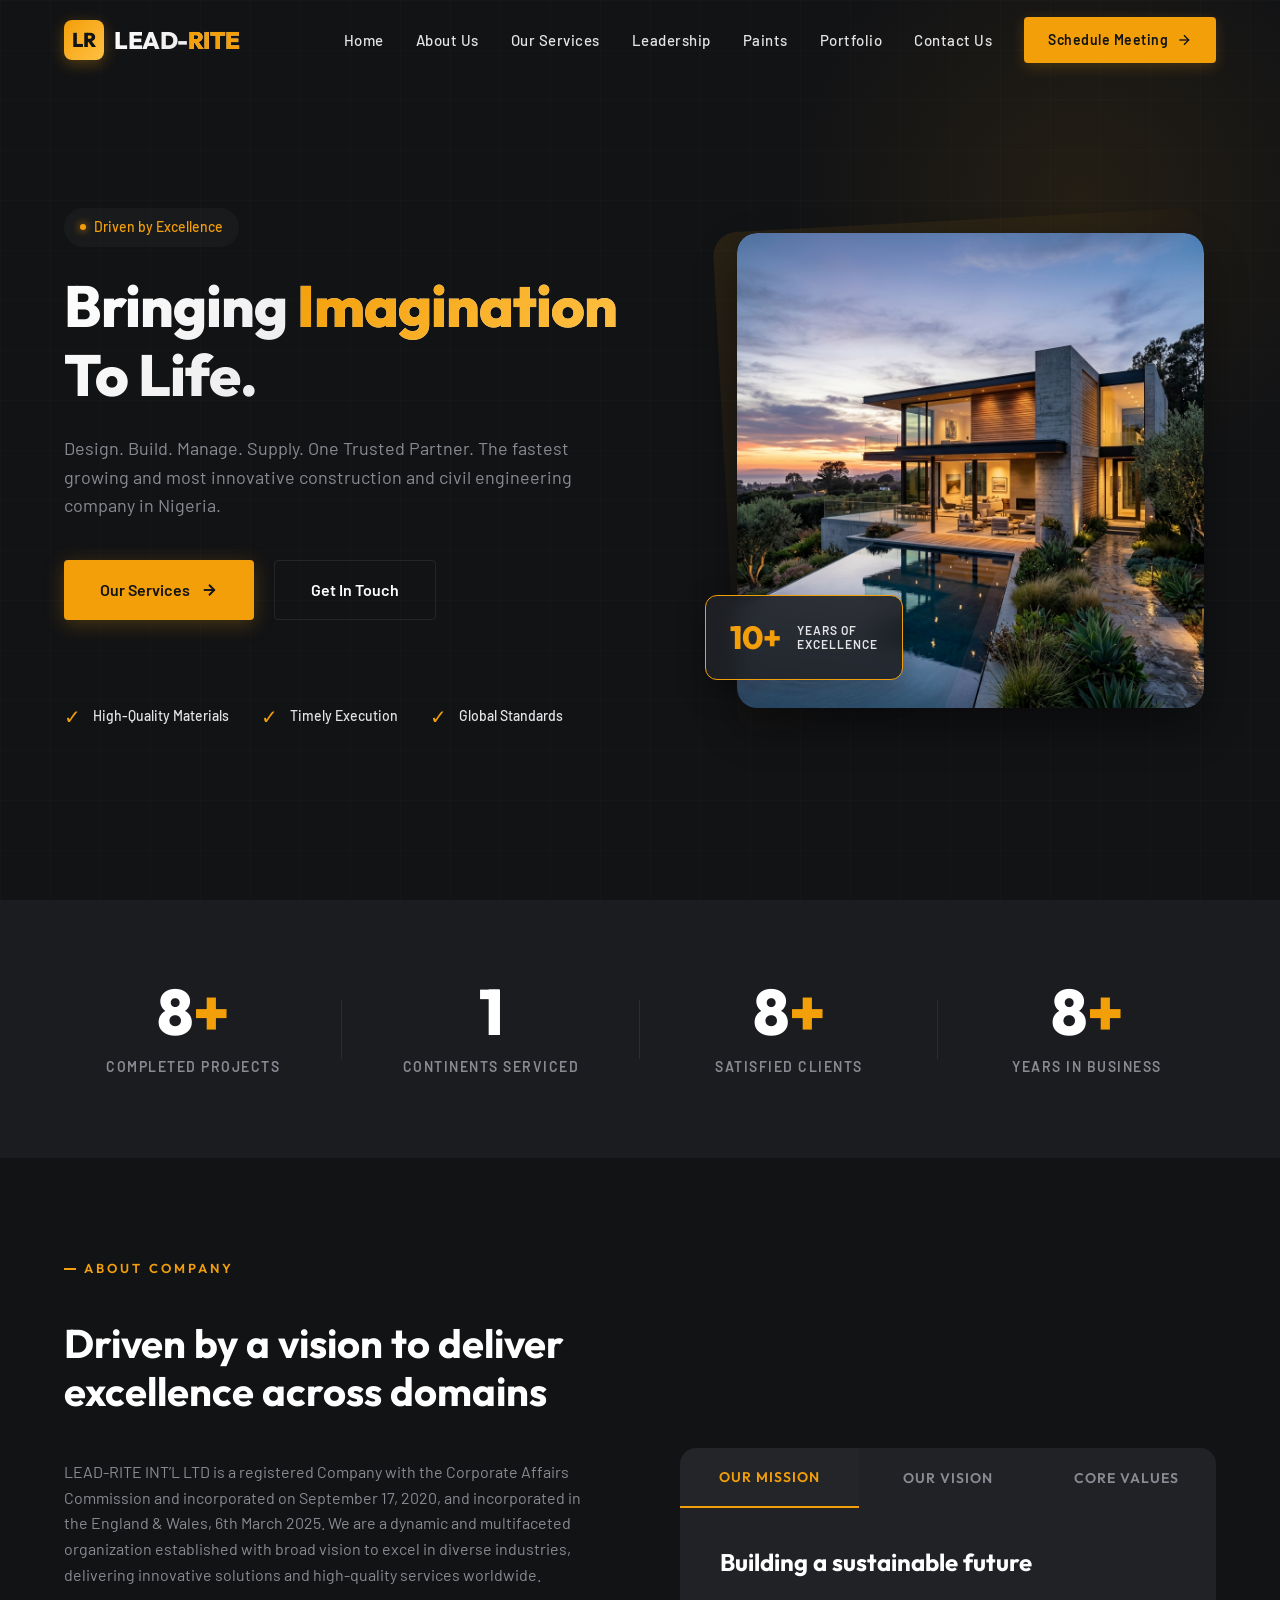
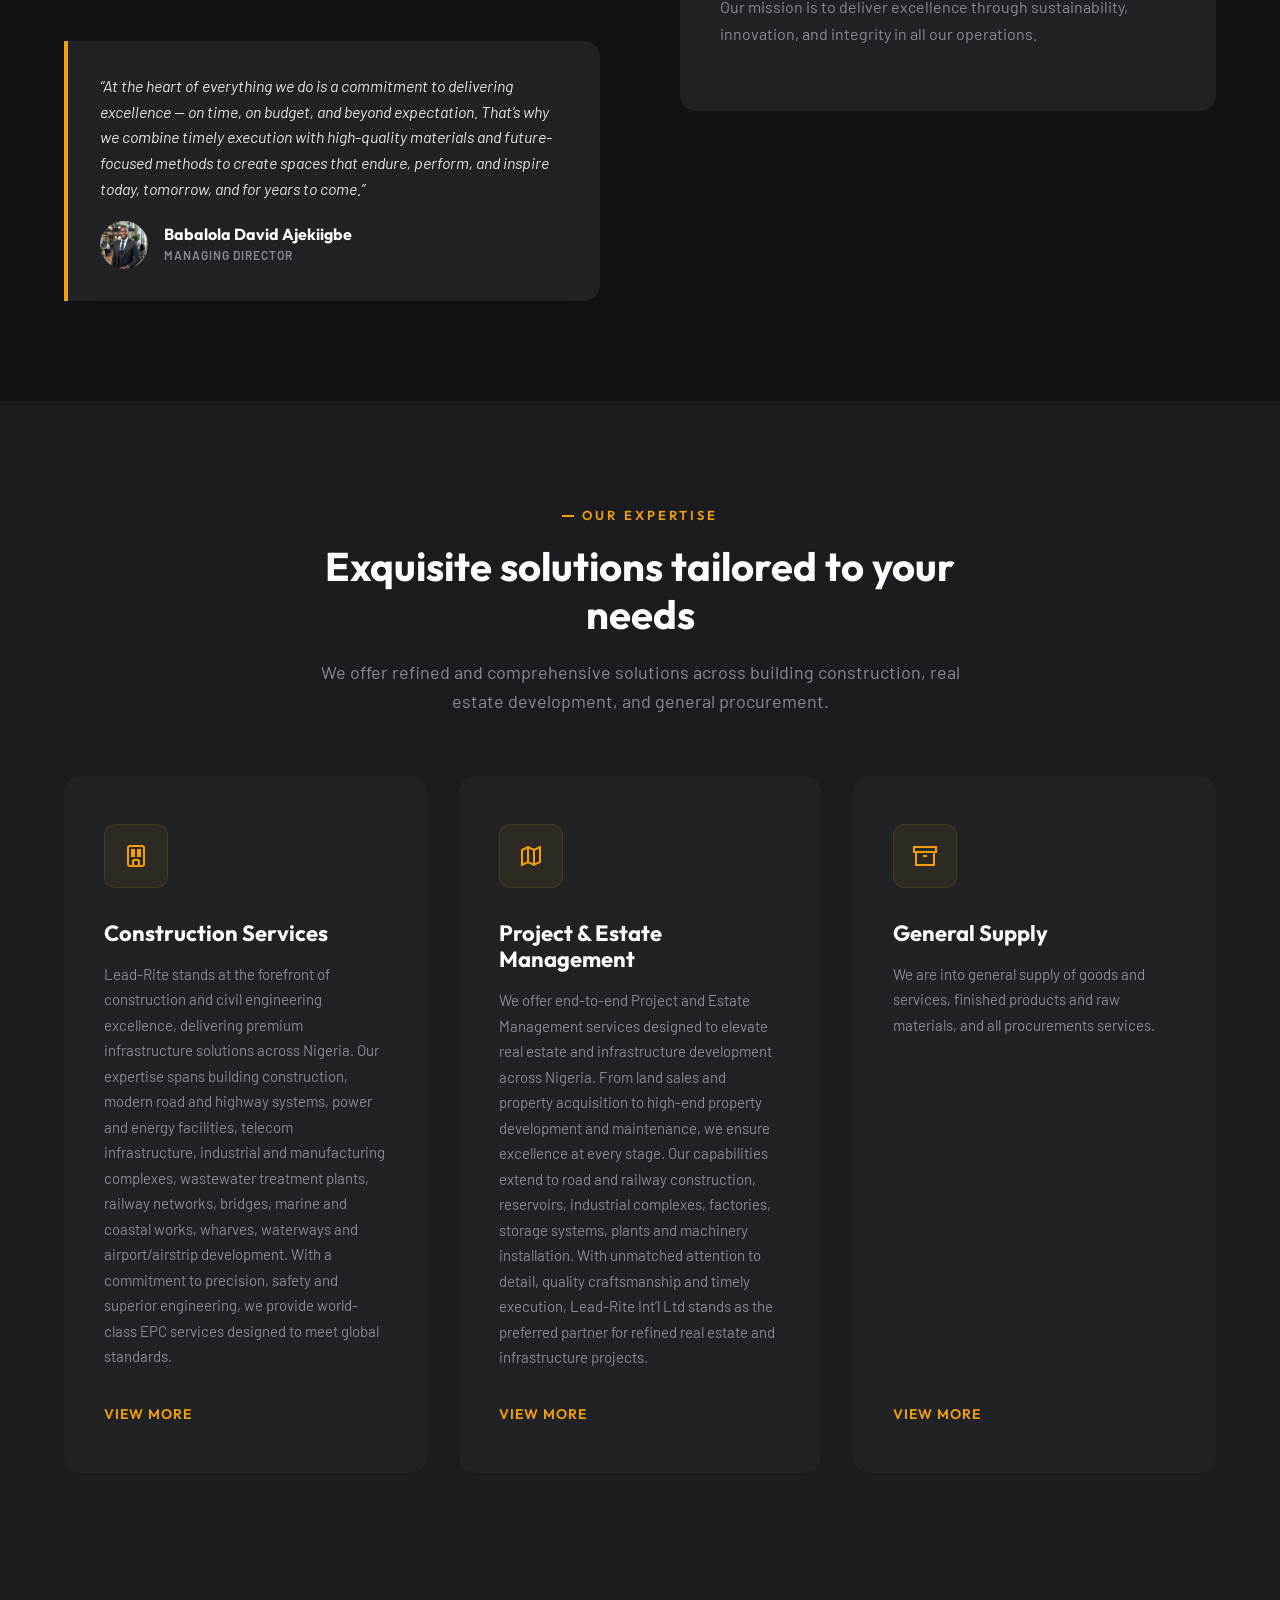
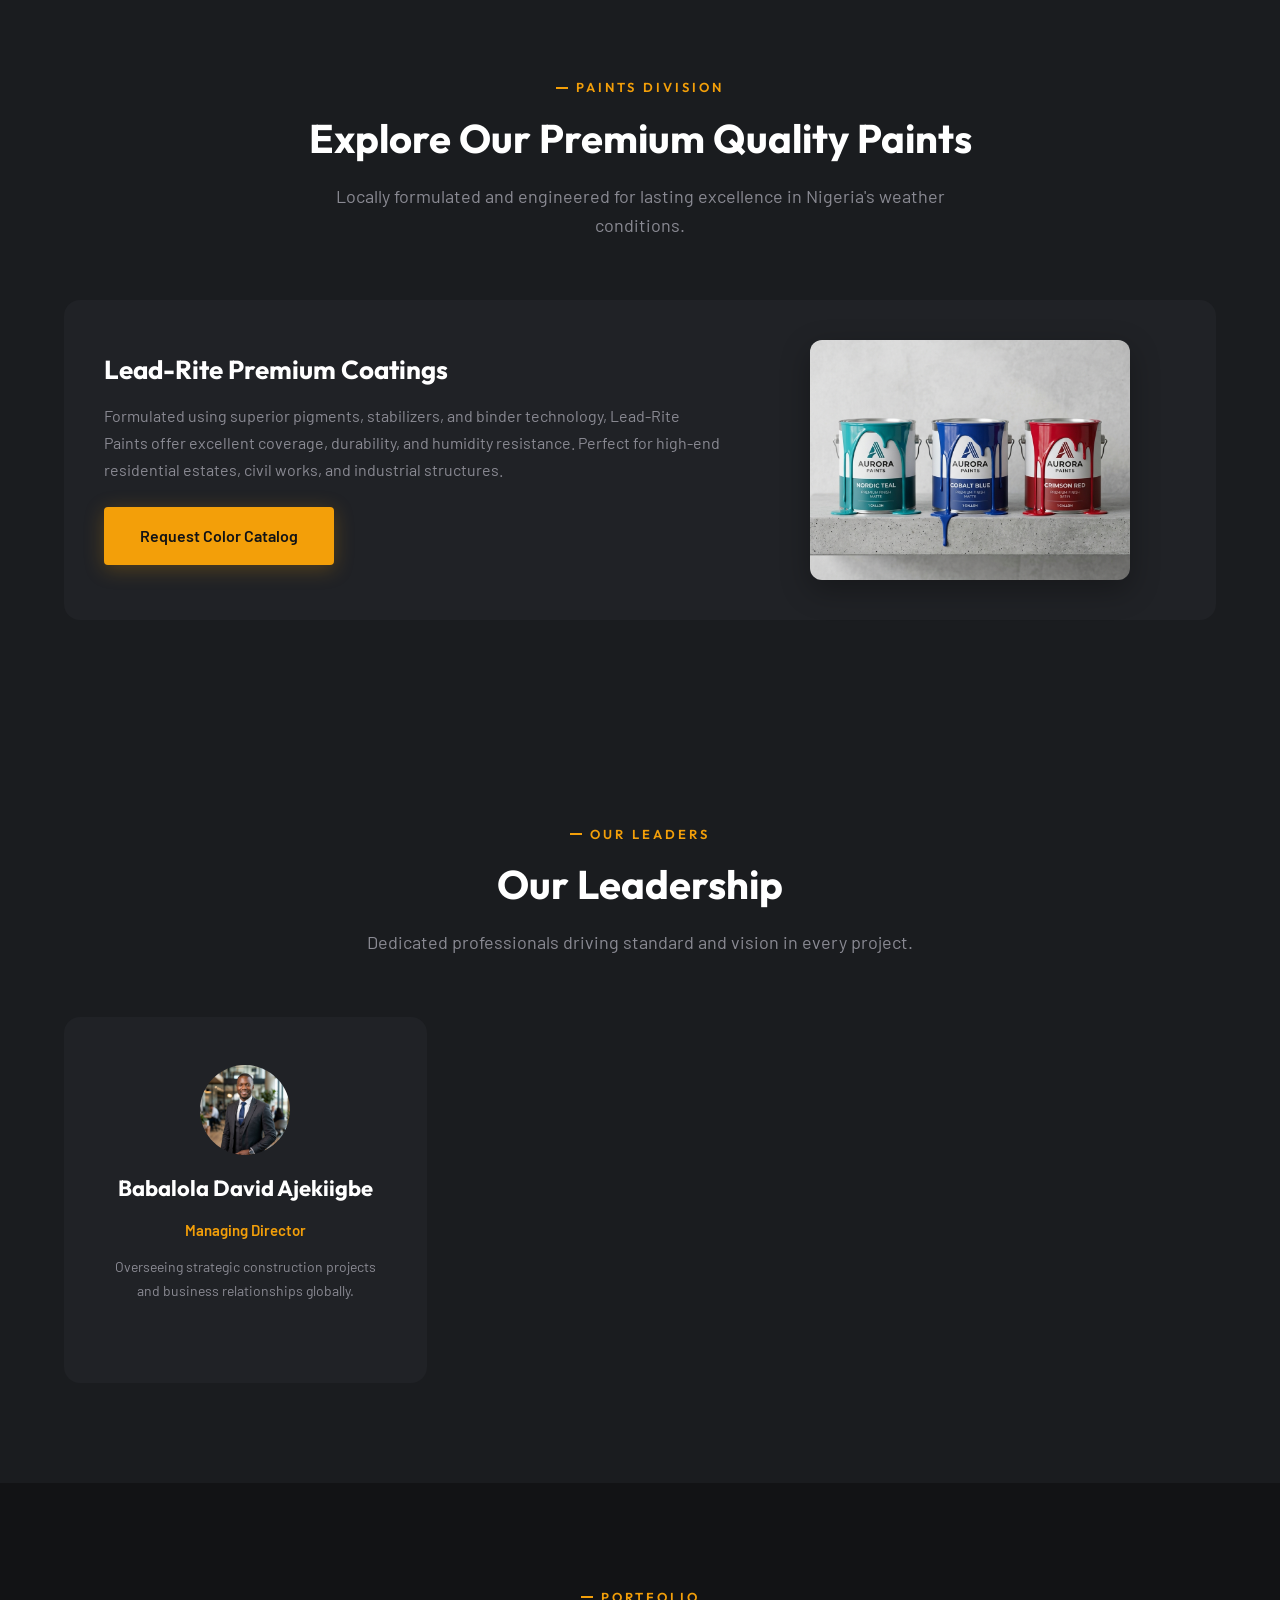
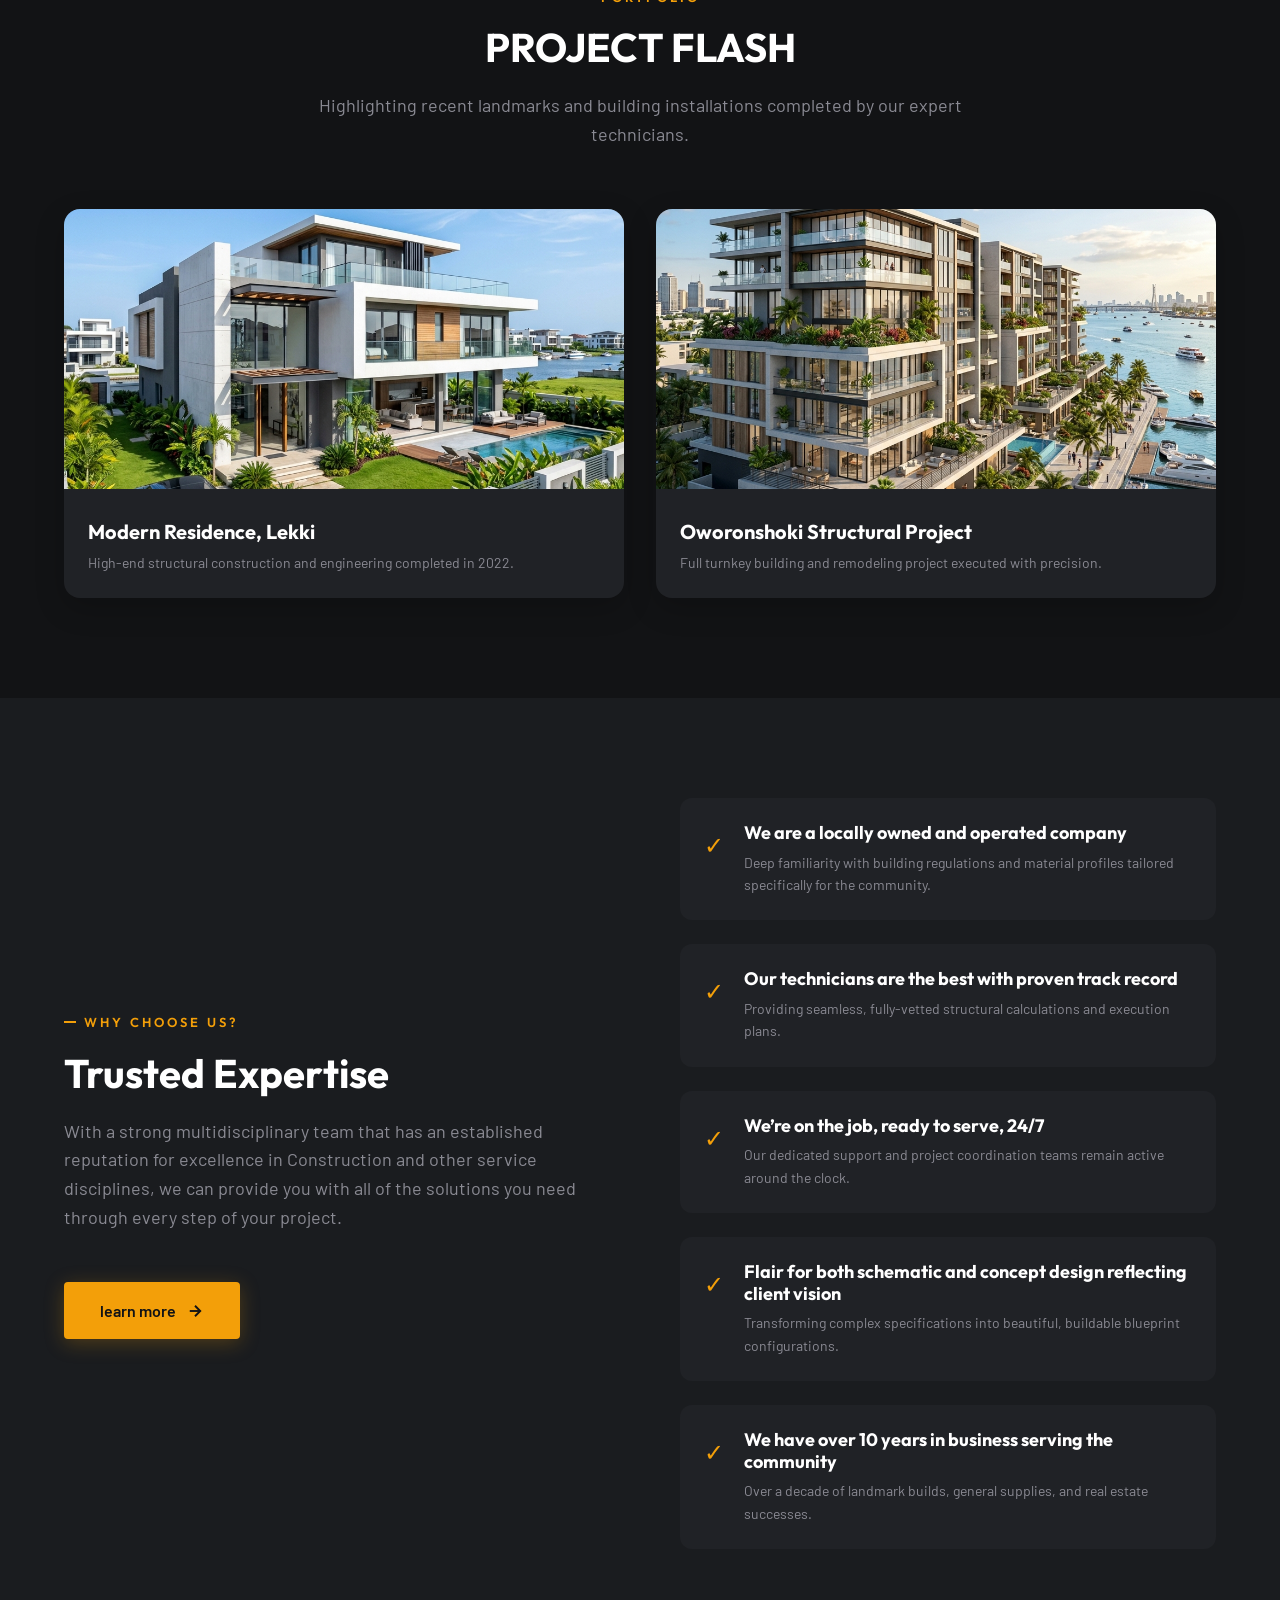
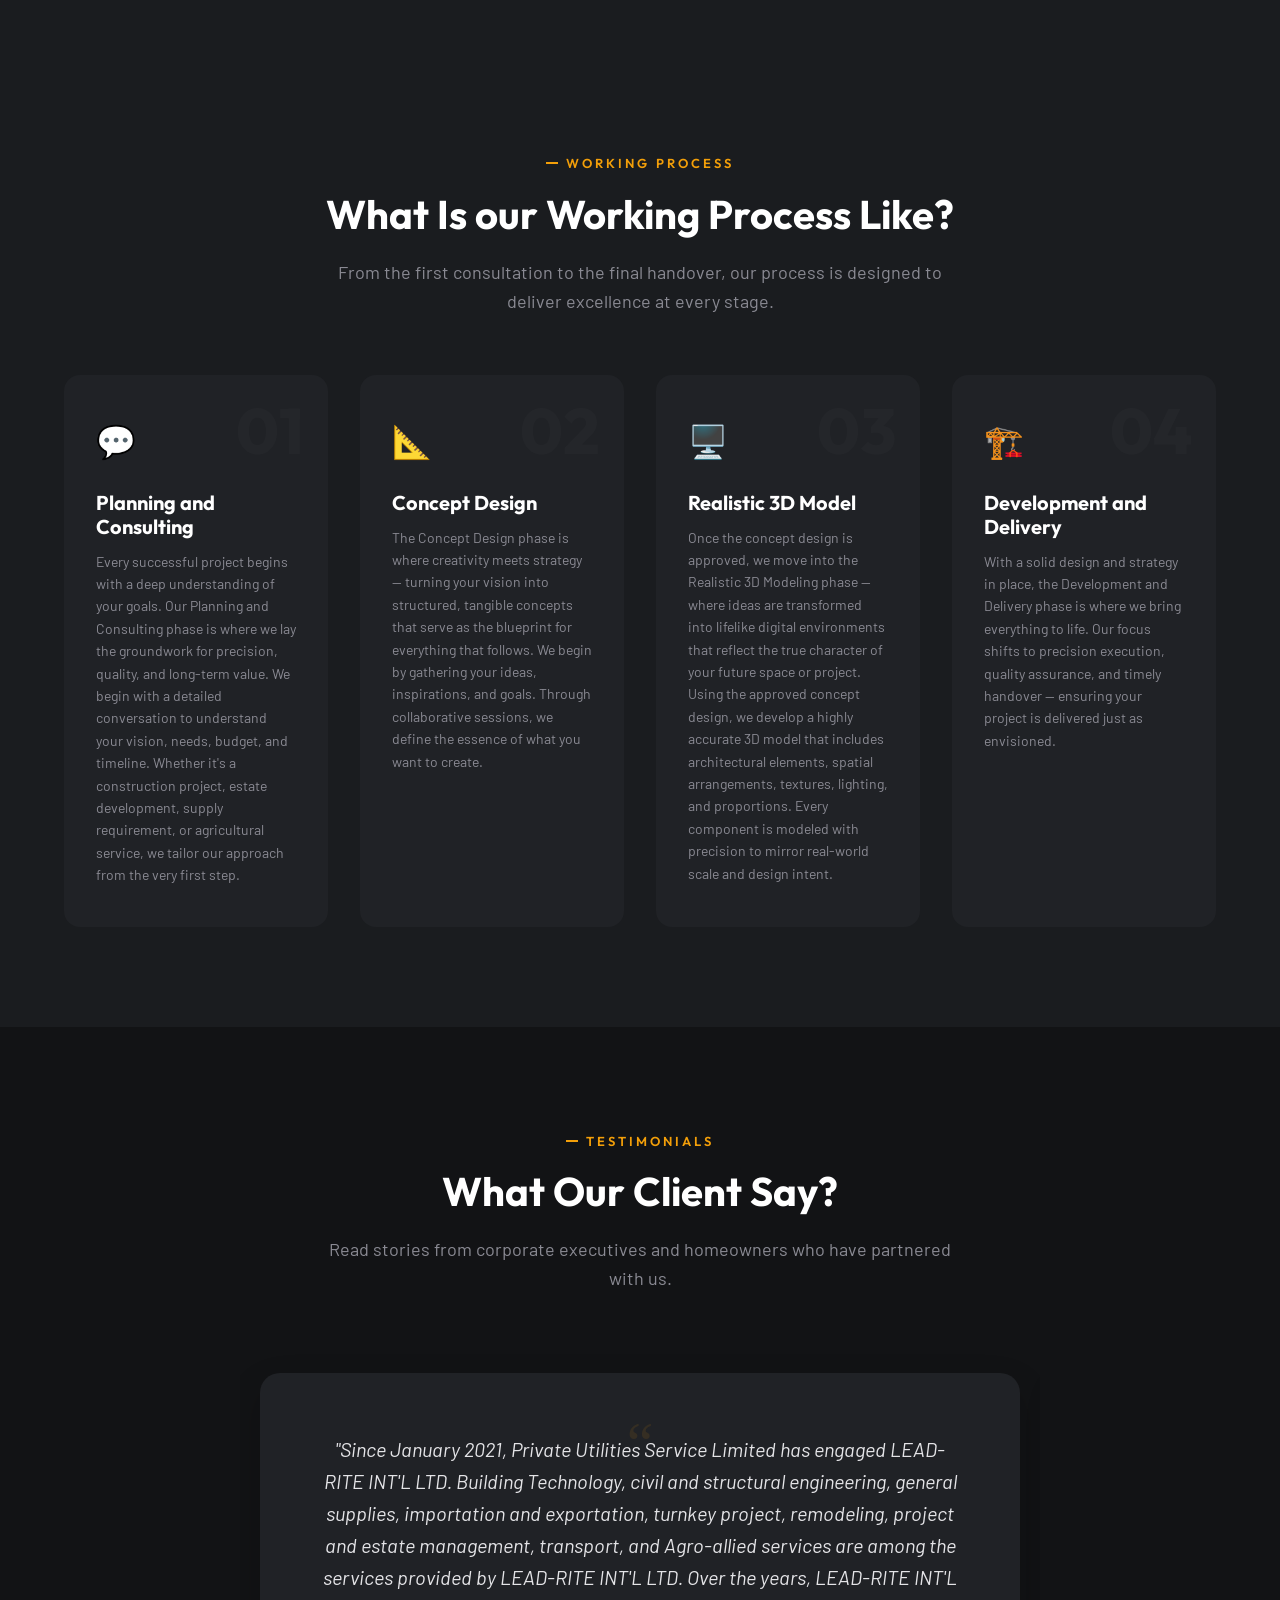
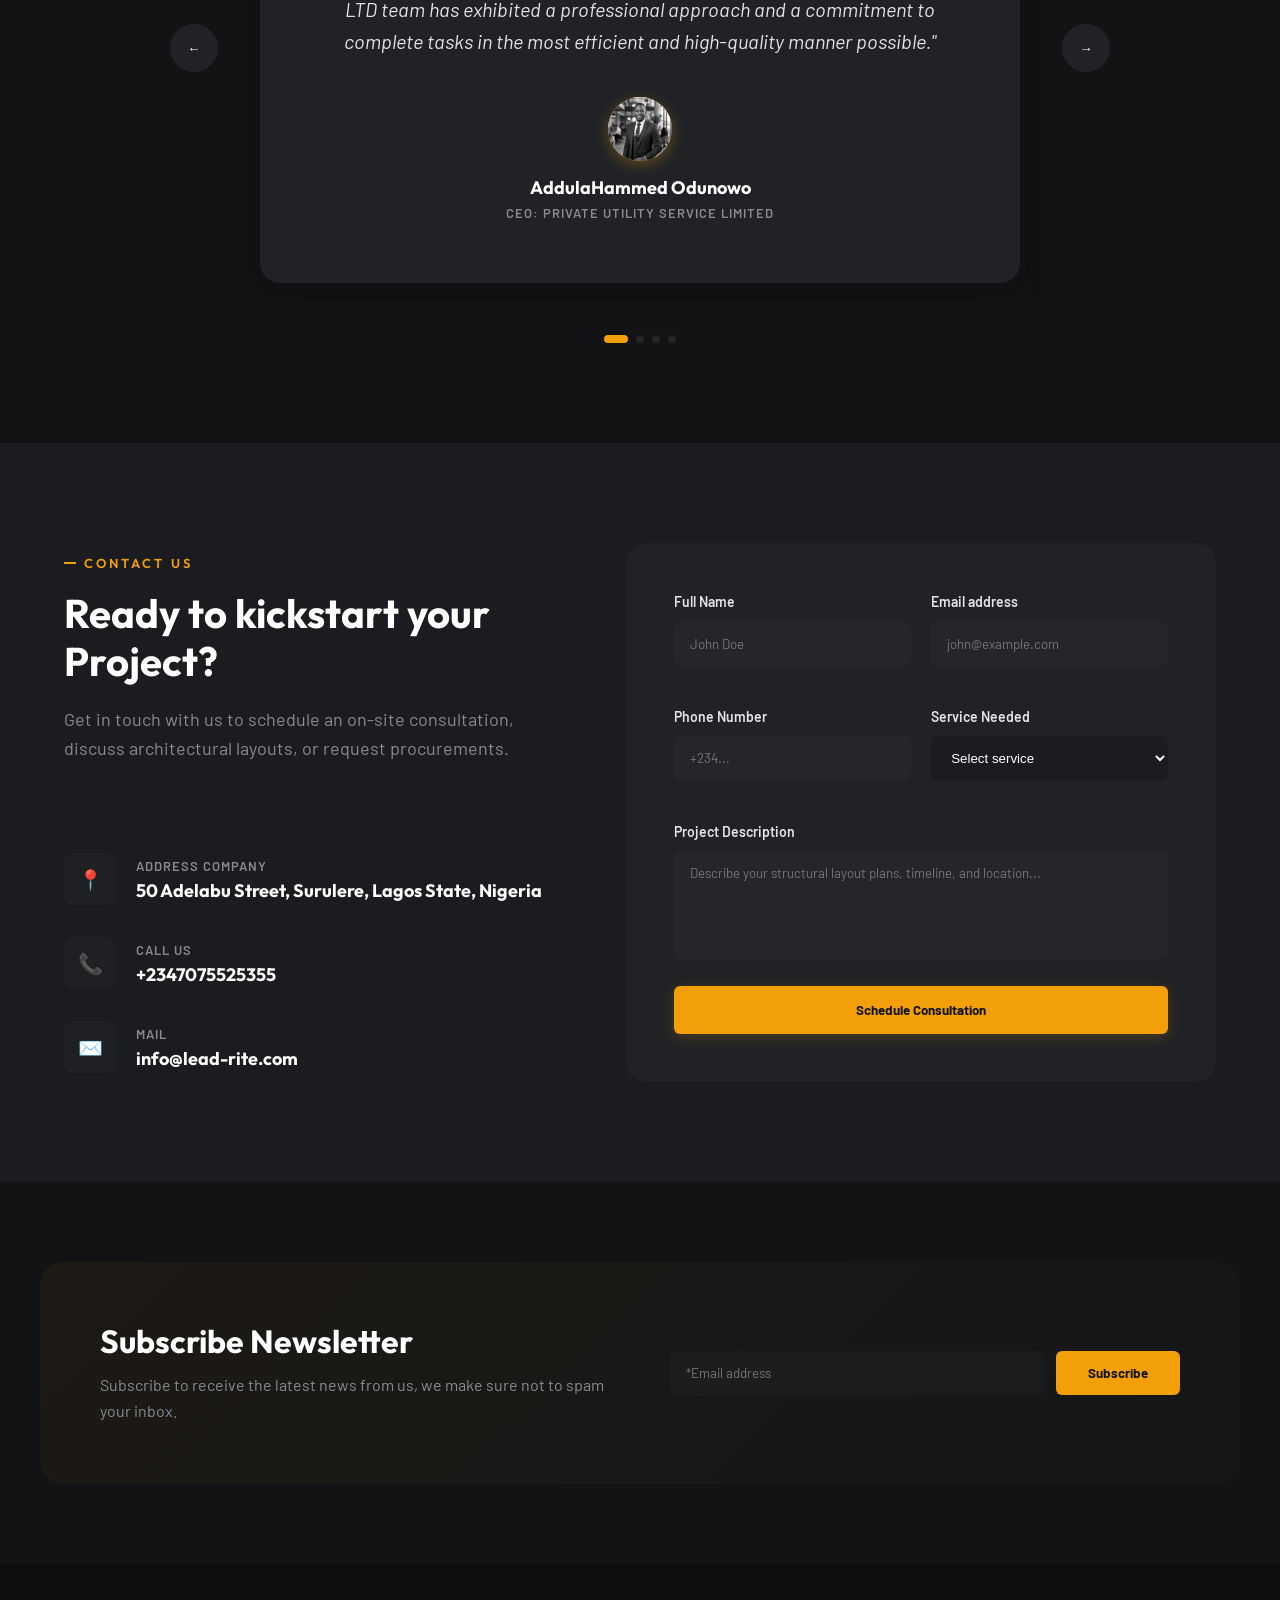
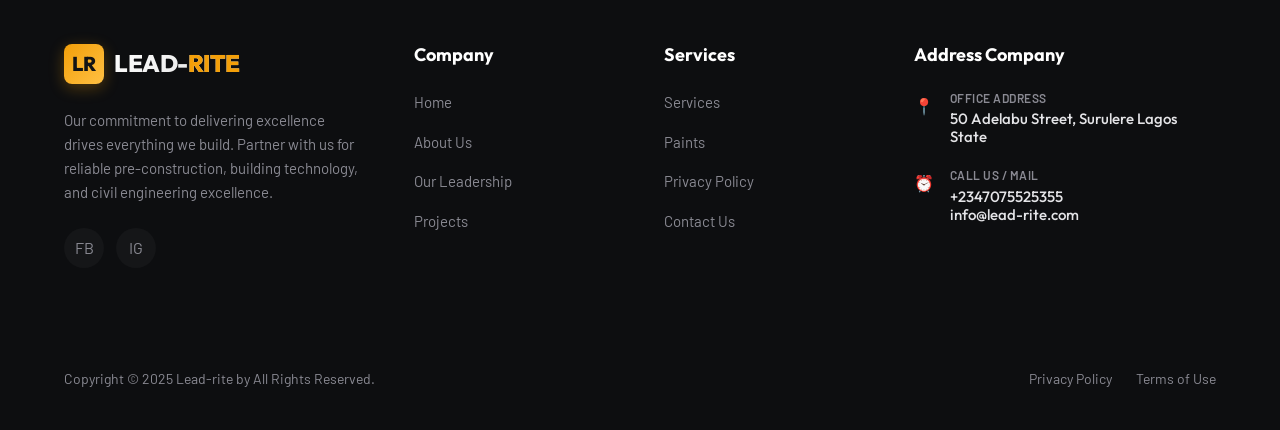
==== commit fee40c26: "feat: initialize Lead-Rite construction company landing page and add project assets" ====
--- a/lead-rite/index.html
+++ b/lead-rite/index.html
@@ -89,19 +89,7 @@
             <div class="hero-visual">
                 <div class="visual-backdrop"></div>
                 <div class="visual-image-container">
-                    <!-- Abstract structure SVG design -->
-                    <svg class="visual-svg-art" viewBox="0 0 500 400" fill="none" xmlns="http://www.w3.org/2000/svg">
-                        <path d="M50 350 L200 150 L350 350 Z" stroke="#F39F09" stroke-width="3" stroke-dasharray="5 5"/>
-                        <path d="M150 350 L300 100 L450 350 Z" stroke="#ffffff" stroke-width="2" stroke-opacity="0.2"/>
-                        <circle cx="200" cy="150" r="8" fill="#F39F09" />
-                        <circle cx="300" cy="100" r="8" fill="#ffffff" fill-opacity="0.8" />
-                        <line x1="200" y1="150" x2="300" y2="100" stroke="#F39F09" stroke-width="2"/>
-                        <line x1="50" y1="350" x2="450" y2="350" stroke="#ffffff" stroke-width="1" stroke-opacity="0.3"/>
-                        <rect x="80" y="280" width="30" height="70" rx="3" fill="#F39F09" fill-opacity="0.1" stroke="#F39F09" stroke-width="1"/>
-                        <rect x="130" y="240" width="40" height="110" rx="3" fill="#ffffff" fill-opacity="0.05" stroke="#ffffff" stroke-width="1" stroke-opacity="0.2"/>
-                        <rect x="330" y="220" width="35" height="130" rx="3" fill="#F39F09" fill-opacity="0.1" stroke="#F39F09" stroke-width="1"/>
-                        <rect x="390" y="270" width="30" height="80" rx="3" fill="#ffffff" fill-opacity="0.05" stroke="#ffffff" stroke-width="1" stroke-opacity="0.2"/>
-                    </svg>
+                    <img src="assets/hero_villa.png" alt="Modern Luxury Villa" style="width: 100%; height: 100%; object-fit: cover; border-radius: 20px;">
                 </div>
                 <div class="floating-badge">
                     <div class="floating-badge-number">10+</div>
@@ -151,7 +139,9 @@
                     </p>
                     <div class="about-quote-author">
                         <div class="quote-author">
-                            <div class="author-avatar">BD</div>
+                            <div class="author-avatar" style="overflow: hidden;">
+                                <img src="assets/david_headshot.png" alt="Babalola David Ajekiigbe" style="width: 100%; height: 100%; object-fit: cover;">
+                            </div>
                             <div class="author-info">
                                 <h4>Babalola David Ajekiigbe</h4>
                                 <p>Managing Director</p>
@@ -273,10 +263,7 @@
                     <a href="#contact" class="btn-primary">Request Color Catalog</a>
                 </div>
                 <div style="display: flex; gap: 16px; justify-content: center;">
-                    <!-- Visual representation of premium paint buckets/color swatches -->
-                    <div style="width: 70px; height: 120px; background: linear-gradient(to bottom, #F39F09, #AA6600); border-radius: 8px; box-shadow: 0 10px 20px rgba(0,0,0,0.3); display: flex; align-items: flex-end; padding: 10px; font-weight: bold; color: #fff;">LR</div>
-                    <div style="width: 70px; height: 120px; background: linear-gradient(to bottom, #FFFFFF, #CCCCCC); border-radius: 8px; box-shadow: 0 10px 20px rgba(0,0,0,0.3); display: flex; align-items: flex-end; padding: 10px; font-weight: bold; color: #121315;">LR</div>
-                    <div style="width: 70px; height: 120px; background: linear-gradient(to bottom, #1E3A8A, #0F172A); border-radius: 8px; box-shadow: 0 10px 20px rgba(0,0,0,0.3); display: flex; align-items: flex-end; padding: 10px; font-weight: bold; color: #fff;">LR</div>
+                    <img src="assets/premium_paints.png" alt="Lead-Rite Premium Quality Paints" style="width: 100%; max-width: 320px; border-radius: 12px; box-shadow: 0 10px 30px rgba(0,0,0,0.3); object-fit: cover; aspect-ratio: 4/3;">
                 </div>
             </div>
         </div>
@@ -293,7 +280,9 @@
             
             <div style="display: grid; grid-template-columns: repeat(3, 1fr); gap: 32px; justify-content: center;">
                 <div class="service-card reveal" style="text-align: center; align-items: center;">
-                    <div class="author-avatar" style="width: 80px; height: 80px; font-size: 28px; margin-bottom: 20px;">BD</div>
+                    <div class="author-avatar" style="width: 90px; height: 90px; border-radius: 50%; overflow: hidden; margin-bottom: 20px;">
+                        <img src="assets/david_headshot.png" alt="Babalola David Ajekiigbe" style="width: 100%; height: 100%; object-fit: cover;">
+                    </div>
                     <h3>Babalola David Ajekiigbe</h3>
                     <p style="color: var(--primary); font-weight: 600; margin-bottom: 12px;">Managing Director</p>
                     <p style="font-size: 14px; color: var(--text-muted);">Overseeing strategic construction projects and business relationships globally.</p>
@@ -313,14 +302,7 @@
             
             <div style="display: grid; grid-template-columns: repeat(2, 1fr); gap: 32px;">
                 <div style="background-color: var(--bg-dark-card); border: var(--border-color); border-radius: 16px; overflow: hidden; box-shadow: 0 10px 30px rgba(0,0,0,0.2);" class="reveal">
-                    <!-- Custom SVG representing building blueprint -->
-                    <div style="height: 240px; background-color: var(--bg-dark-secondary); display: flex; align-items: center; justify-content: center;">
-                        <svg width="200" height="150" viewBox="0 0 200 150" fill="none">
-                            <rect x="20" y="20" width="160" height="110" stroke="#F39F09" stroke-width="2" stroke-dasharray="4 4"/>
-                            <path d="M40 130 L100 50 L160 130 Z" stroke="#ffffff" stroke-width="2"/>
-                            <line x1="100" y1="50" x2="100" y2="130" stroke="#ffffff" stroke-opacity="0.3"/>
-                        </svg>
-                    </div>
+                    <img src="assets/lekki_project.png" alt="Modern Residence, Lekki" style="width: 100%; height: 280px; object-fit: cover;">
                     <div style="padding: 24px;">
                         <h4 style="font-size: 20px; margin-bottom: 8px;">Modern Residence, Lekki</h4>
                         <p style="color: var(--text-muted); font-size: 14px;">High-end structural construction and engineering completed in 2022.</p>
@@ -328,13 +310,7 @@
                 </div>
                 
                 <div style="background-color: var(--bg-dark-card); border: var(--border-color); border-radius: 16px; overflow: hidden; box-shadow: 0 10px 30px rgba(0,0,0,0.2);" class="reveal" style="transition-delay: 0.1s;">
-                    <div style="height: 240px; background-color: var(--bg-dark-secondary); display: flex; align-items: center; justify-content: center;">
-                        <svg width="200" height="150" viewBox="0 0 200 150" fill="none">
-                            <rect x="20" y="20" width="160" height="110" stroke="#ffffff" stroke-opacity="0.2" stroke-width="2"/>
-                            <rect x="40" y="50" width="50" height="80" stroke="#F39F09" stroke-width="2"/>
-                            <rect x="110" y="70" width="50" height="60" stroke="#ffffff" stroke-width="1"/>
-                        </svg>
-                    </div>
+                    <img src="assets/oworo_project.png" alt="Oworonshoki Structural Project" style="width: 100%; height: 280px; object-fit: cover;">
                     <div style="padding: 24px;">
                         <h4 style="font-size: 20px; margin-bottom: 8px;">Oworonshoki Structural Project</h4>
                         <p style="color: var(--text-muted); font-size: 14px;">Full turnkey building and remodeling project executed with precision.</p>
@@ -458,7 +434,9 @@
                                     "Since January 2021, Private Utilities Service Limited has engaged LEAD-RITE INT'L LTD. Building Technology, civil and structural engineering, general supplies, importation and exportation, turnkey project, remodeling, project and estate management, transport, and Agro-allied services are among the services provided by LEAD-RITE INT'L LTD. Over the years, LEAD-RITE INT'L LTD team has exhibited a professional approach and a commitment to complete tasks in the most efficient and high-quality manner possible."
                                 </p>
                                 <div class="testimonial-profile">
-                                    <div class="profile-avatar">AO</div>
+                                    <div class="profile-avatar" style="overflow: hidden;">
+                                        <img src="assets/david_headshot.png" alt="AddulaHammed Odunowo" style="width: 100%; height: 100%; object-fit: cover; filter: grayscale(100%);">
+                                    </div>
                                     <h4 class="profile-name">AddulaHammed Odunowo</h4>
                                     <p class="profile-role">CEO: Private Utility Service Limited</p>
                                 </div>
